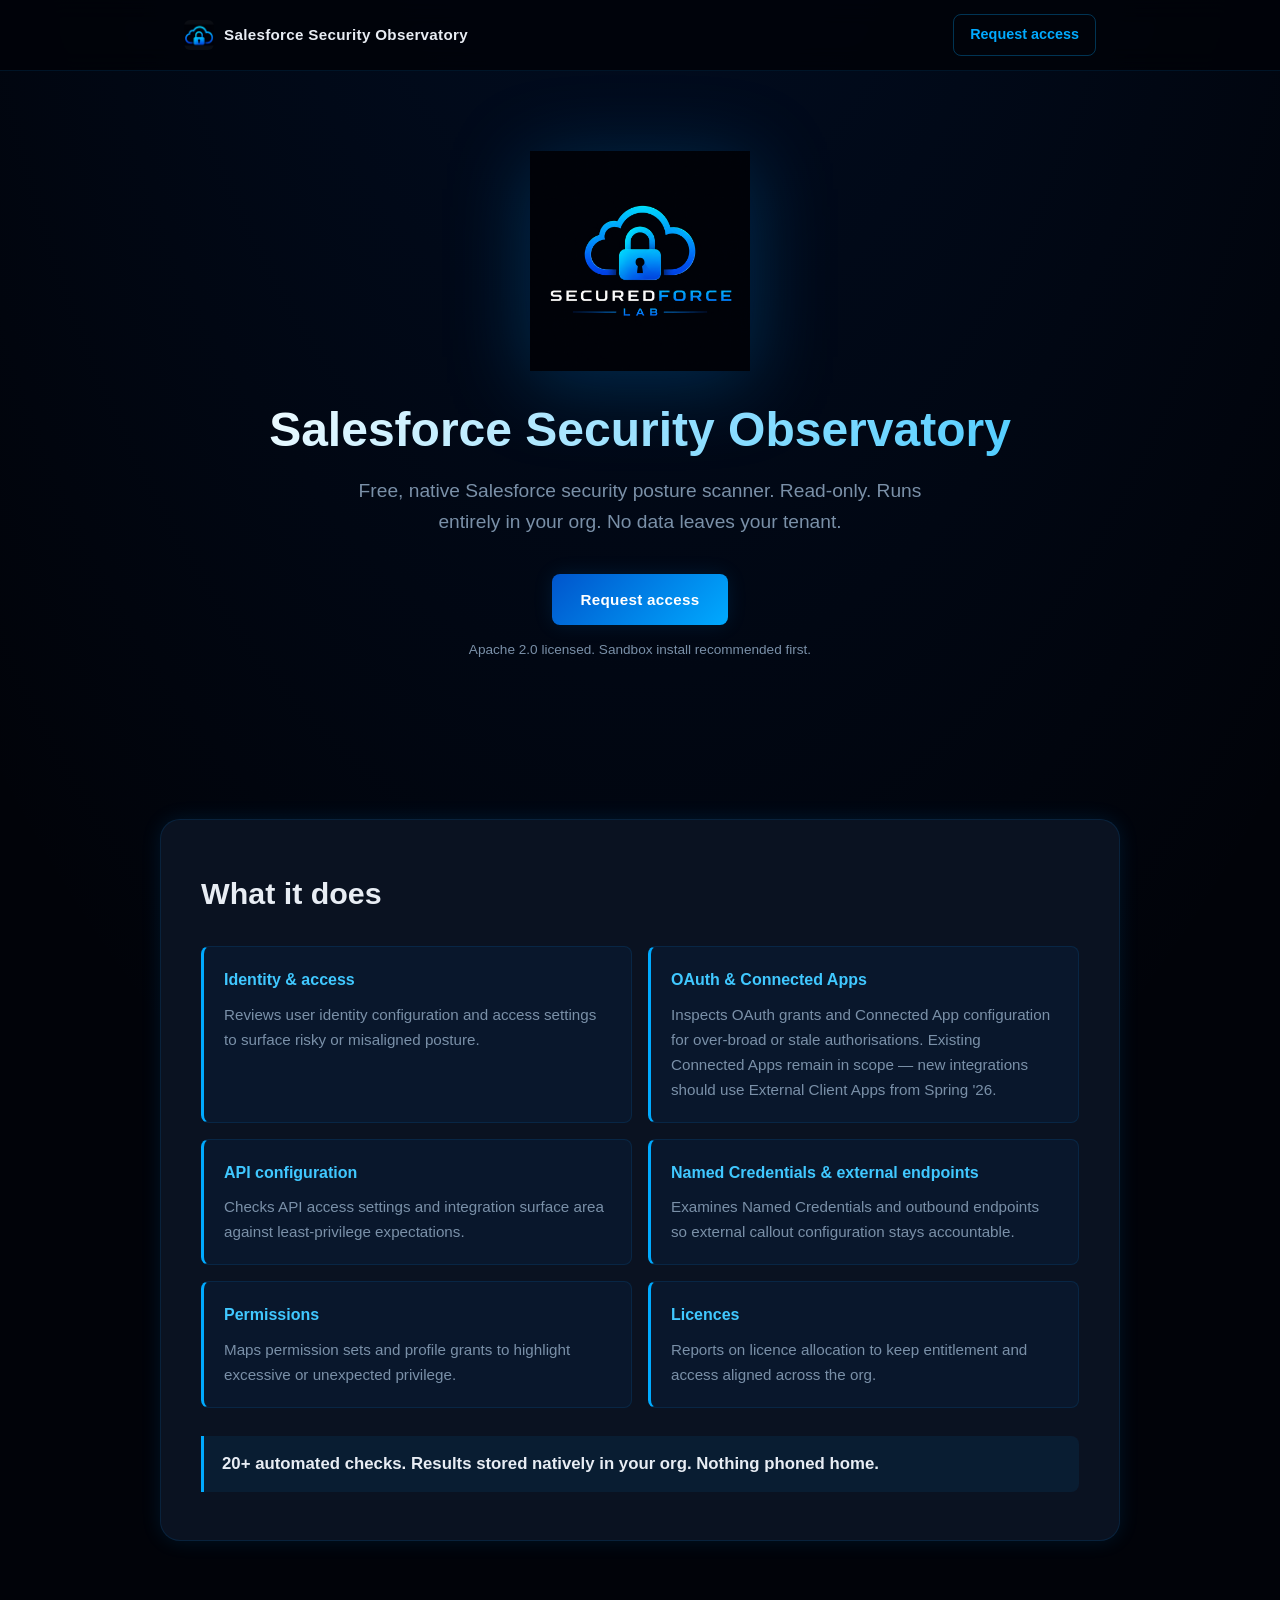
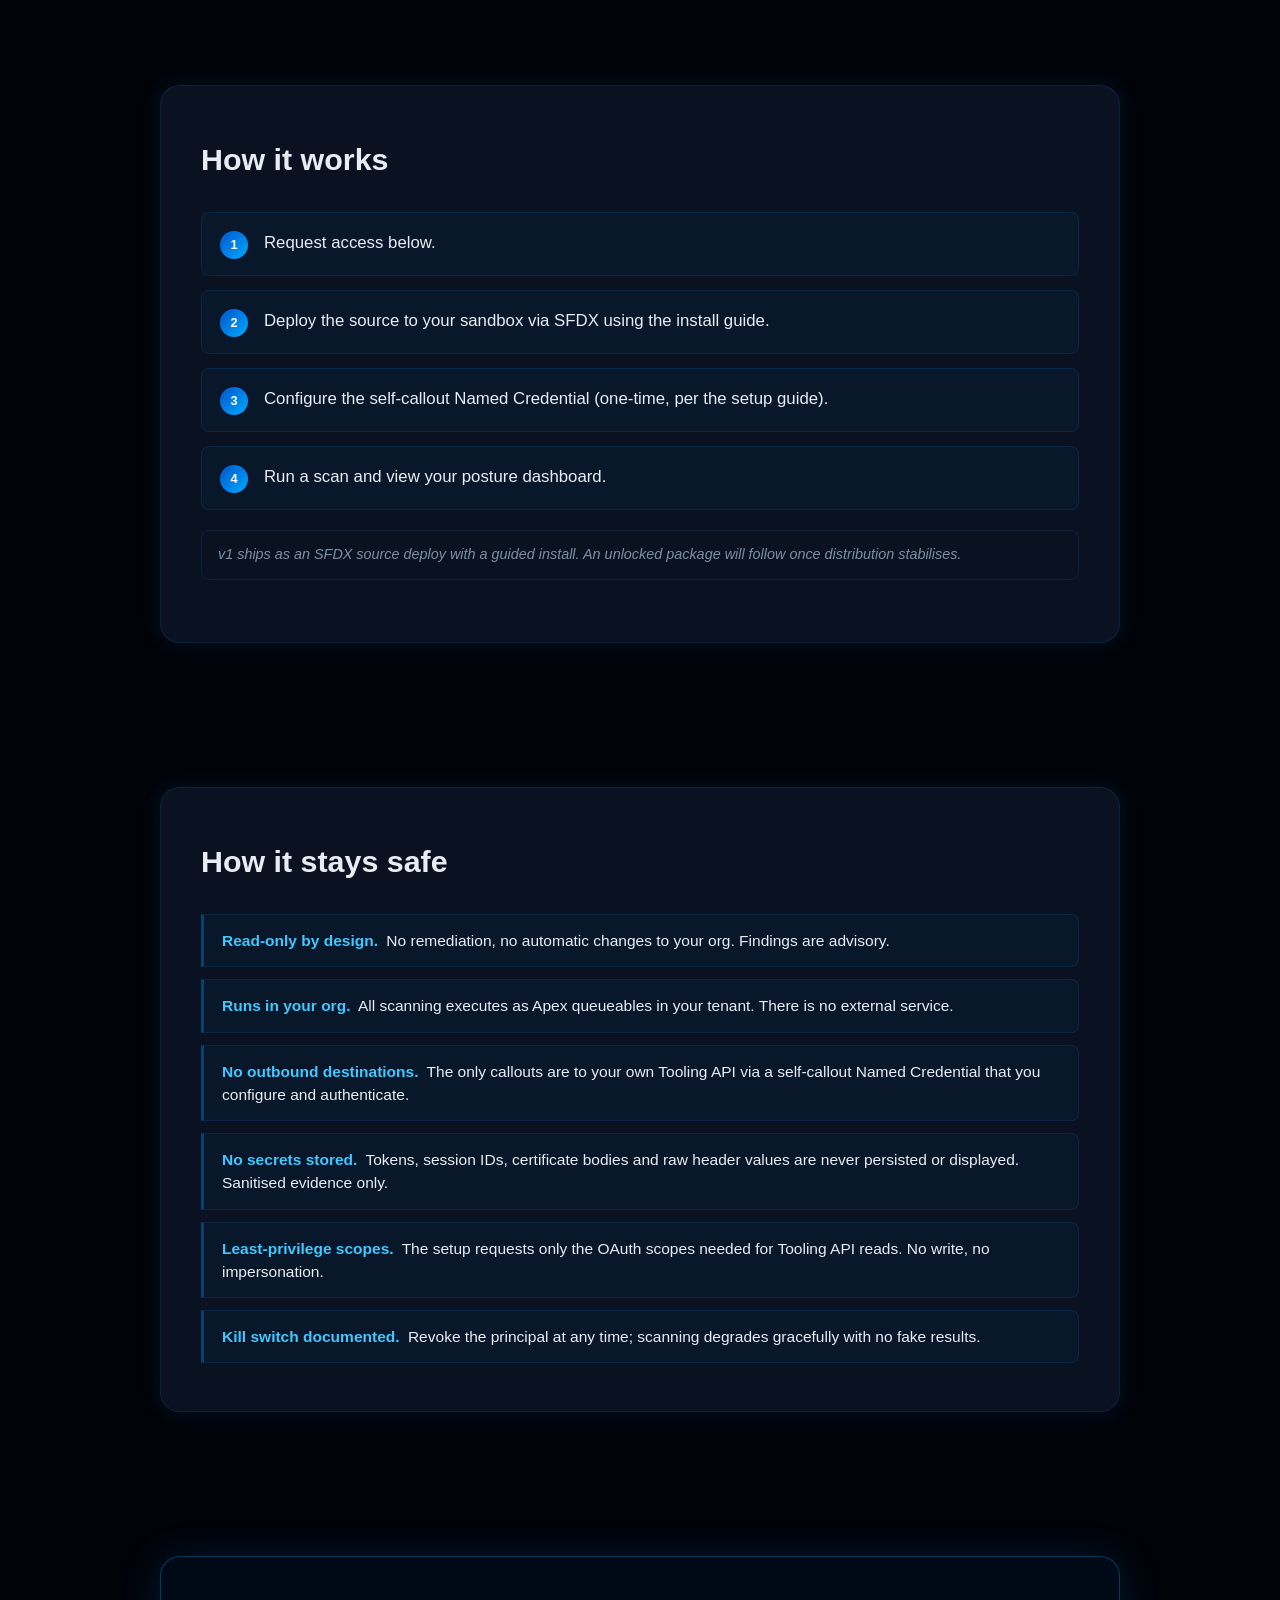
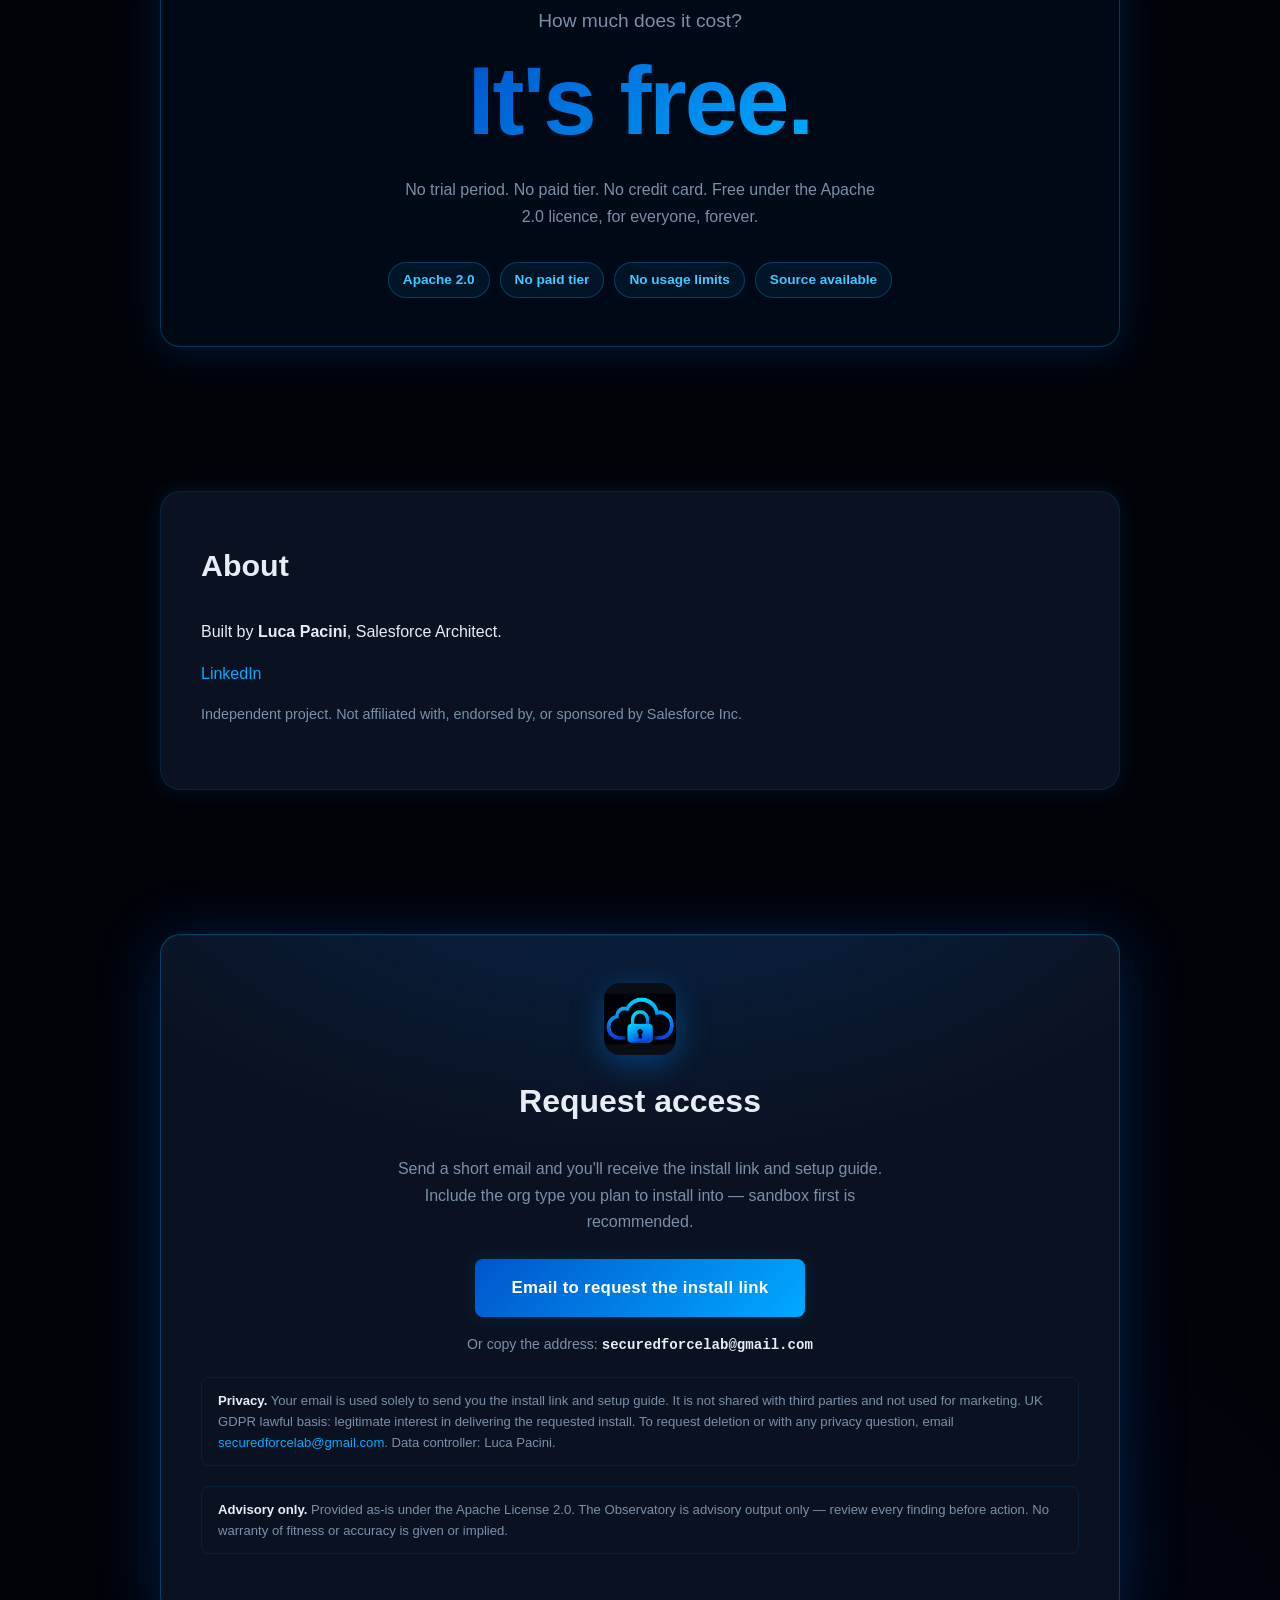
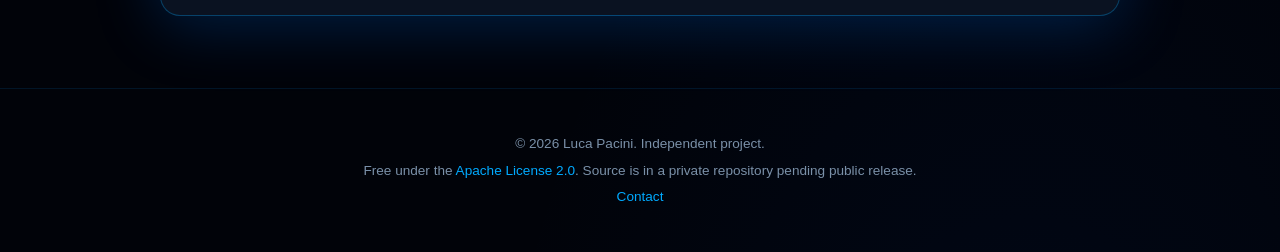
==== index.html @ be0bc853 "Landing page: add 'How much does it cost? It's free.' section; update steps styling" ====
<!DOCTYPE html>
<html lang="en-GB">
<head>
  <meta charset="utf-8">
  <meta name="viewport" content="width=device-width, initial-scale=1">
  <title>Salesforce Security Observatory — Free Native Posture Scanner</title>
  <meta name="description" content="Free, native Salesforce security posture scanner. Read-only. Runs in your org. No data leaves your tenant. Built by a Salesforce Architect.">
  <meta name="author" content="Luca Pacini">
  <link rel="canonical" href="https://luca-pacini.github.io/sf-security-observatory/">
  <link rel="icon" type="image/png" href="favicon.png">
  <link rel="apple-touch-icon" href="logo-mark.png">

  <!-- Open Graph / link previews on LinkedIn, Slack, email -->
  <meta property="og:type" content="website">
  <meta property="og:title" content="Salesforce Security Observatory">
  <meta property="og:description" content="Free, native Salesforce security posture scanner. Read-only. Runs in your org. No data leaves your tenant.">
  <meta property="og:url" content="https://luca-pacini.github.io/sf-security-observatory/">
  <meta property="og:image" content="https://luca-pacini.github.io/sf-security-observatory/og-image.png">
  <meta property="og:locale" content="en_GB">
  <meta name="twitter:card" content="summary_large_image">
  <meta name="twitter:title" content="Salesforce Security Observatory">
  <meta name="twitter:description" content="Free, native Salesforce security posture scanner. Read-only. Runs in your org.">
  <meta name="twitter:image" content="https://luca-pacini.github.io/sf-security-observatory/og-image.png">

  <link rel="stylesheet" href="styles.css">
</head>
<body>
  <header class="site-header">
    <div class="container header-inner">
      <span class="brand"><img class="brand-logo" src="logo-mark.png" alt="SecuredForce Lab" width="32" height="32"> Salesforce Security Observatory</span>
      <a class="nav-cta" href="#request">Request access</a>
    </div>
  </header>

  <main>
    <!-- Hero -->
    <section class="hero">
      <div class="container">
        <img class="hero-logo" src="logo.png" alt="SecuredForce Lab — Salesforce Security Observatory" width="280">
        <h1>Salesforce Security Observatory</h1>
        <p class="strapline">Free, native Salesforce security posture scanner. Read-only. Runs entirely in your org. No data leaves your tenant.</p>
        <a class="btn btn-primary" href="#request">Request access</a>
        <p class="hero-sub">Apache 2.0 licensed. Sandbox install recommended first.</p>
      </div>
    </section>

    <!-- What it does -->
    <section class="section" id="what-it-does">
      <div class="container">
        <h2>What it does</h2>
        <ul class="feature-list">
          <li>
            <h3>Identity &amp; access</h3>
            <p>Reviews user identity configuration and access settings to surface risky or misaligned posture.</p>
          </li>
          <li>
            <h3>OAuth &amp; Connected Apps</h3>
            <p>Inspects OAuth grants and Connected App configuration for over-broad or stale authorisations. Existing Connected Apps remain in scope — new integrations should use External Client Apps from Spring '26.</p>
          </li>
          <li>
            <h3>API configuration</h3>
            <p>Checks API access settings and integration surface area against least-privilege expectations.</p>
          </li>
          <li>
            <h3>Named Credentials &amp; external endpoints</h3>
            <p>Examines Named Credentials and outbound endpoints so external callout configuration stays accountable.</p>
          </li>
          <li>
            <h3>Permissions</h3>
            <p>Maps permission sets and profile grants to highlight excessive or unexpected privilege.</p>
          </li>
          <li>
            <h3>Licences</h3>
            <p>Reports on licence allocation to keep entitlement and access aligned across the org.</p>
          </li>
        </ul>
        <p class="highlight">20+ automated checks. Results stored natively in your org. Nothing phoned home.</p>
      </div>
    </section>

    <!-- How it works -->
    <section class="section section-alt" id="how-it-works">
      <div class="container">
        <h2>How it works</h2>
        <ol class="steps">
          <li>Request access below.</li>
          <li>Deploy the source to your sandbox via SFDX using the install guide.</li>
          <li>Configure the self-callout Named Credential (one-time, per the setup guide).</li>
          <li>Run a scan and view your posture dashboard.</li>
        </ol>
        <p class="note">v1 ships as an SFDX source deploy with a guided install. An unlocked package will follow once distribution stabilises.</p>
      </div>
    </section>

    <!-- How it stays safe -->
    <section class="section" id="how-it-stays-safe">
      <div class="container">
        <h2>How it stays safe</h2>
        <ul class="proof-list">
          <li><strong>Read-only by design.</strong> No remediation, no automatic changes to your org. Findings are advisory.</li>
          <li><strong>Runs in your org.</strong> All scanning executes as Apex queueables in your tenant. There is no external service.</li>
          <li><strong>No outbound destinations.</strong> The only callouts are to your own Tooling API via a self-callout Named Credential that you configure and authenticate.</li>
          <li><strong>No secrets stored.</strong> Tokens, session IDs, certificate bodies and raw header values are never persisted or displayed. Sanitised evidence only.</li>
          <li><strong>Least-privilege scopes.</strong> The setup requests only the OAuth scopes needed for Tooling API reads. No write, no impersonation.</li>
          <li><strong>Kill switch documented.</strong> Revoke the principal at any time; scanning degrades gracefully with no fake results.</li>
        </ul>
      </div>
    </section>

    <!-- Pricing -->
    <section class="section section-price" id="pricing">
      <div class="container">
        <div class="price-block">
          <p class="price-question">How much does it cost?</p>
          <span class="price-answer">It's free.</span>
          <p class="price-detail">No trial period. No paid tier. No credit card. Free under the Apache 2.0 licence, for everyone, forever.</p>
          <div class="price-badges">
            <span class="badge">Apache 2.0</span>
            <span class="badge">No paid tier</span>
            <span class="badge">No usage limits</span>
            <span class="badge">Source available</span>
          </div>
        </div>
      </div>
    </section>

    <!-- About -->
    <section class="section section-alt" id="about">
      <div class="container">
        <h2>About</h2>
        <p>Built by <strong>Luca Pacini</strong>, Salesforce Architect.</p>
        <p><a class="link" id="linkedin-link" href="https://www.linkedin.com/in/lpacini" target="_blank" rel="noopener">LinkedIn</a></p>
        <p class="disclaimer">Independent project. Not affiliated with, endorsed by, or sponsored by Salesforce Inc.</p>
      </div>
    </section>

    <!-- Lead capture form -->
    <!-- Lead capture: email CTA -->
    <section class="section request-section" id="request">
      <div class="container">
        <div class="request-card">
          <img class="request-mark" src="logo-mark.png" alt="SecuredForce Lab" width="64" height="64">
          <h2>Request access</h2>
          <p class="form-guidance">Send a short email and you'll receive the install link and setup guide. Include the org type you plan to install into — sandbox first is recommended.</p>
          <p class="email-cta">
            <a class="btn btn-primary btn-lg"
               href="mailto:securedforcelab@gmail.com?subject=Security%20Observatory%20-%20install%20link%20request&body=Hi%20Luca%2C%0A%0AI'd%20like%20to%20try%20the%20Salesforce%20Security%20Observatory.%0A%0AName%3A%20%0AOrg%20type%20(sandbox%20%2F%20developer%20%2F%20production)%3A%20%0A%0AThanks">
              Email to request the install link
            </a>
          </p>
          <p class="email-fallback">
            Or copy the address: <strong>securedforcelab@gmail.com</strong>
          </p>
        </div>
        <p class="privacy-notice">
          <strong>Privacy.</strong> Your email is used solely to send you the install link and setup guide. It is not shared with third parties and not used for marketing. UK GDPR lawful basis: legitimate interest in delivering the requested install. To request deletion or with any privacy question, email <a class="link" id="privacy-email" href="mailto:securedforcelab@gmail.com">securedforcelab@gmail.com</a>. Data controller: Luca Pacini.
        </p>
        <p class="advisory-notice">
          <strong>Advisory only.</strong> Provided as-is under the Apache License 2.0. The Observatory is advisory output only — review every finding before action. No warranty of fitness or accuracy is given or implied.
        </p>
      </div>
    </section>
  </main>

  <footer class="site-footer">
    <div class="container">
      <p>&copy; 2026 Luca Pacini. Independent project.</p>
      <p>Free under the <a class="link" href="https://www.apache.org/licenses/LICENSE-2.0" rel="noopener">Apache License 2.0</a>. Source is in a private repository pending public release.</p>
      <p><a class="link" id="contact-email" href="mailto:securedforcelab@gmail.com">Contact</a></p>
    </div>
  </footer>
</body>
</html>
---- styles.css ----
/* Salesforce Security Observatory — landing page styles
   Dark-navy aesthetic matched to the SecuredForce Lab logo background.
   System fonts only. No external assets. */

/* ─── Design tokens ──────────────────────────────────────────────────────── */
:root {
  --bg:           #010309;   /* exact logo background colour */
  --bg-mid:       #060c16;   /* card backgrounds: slightly lifted */
  --bg-card:      #0a1221;   /* deeper card fill */
  --border:       rgba(0, 150, 255, 0.12);
  --border-glow:  rgba(0, 170, 255, 0.30);
  --text:         #e8edf4;
  --text-muted:   #7a90a8;
  --accent:       #00aaff;
  --accent-hi:    #40c8ff;
  --accent-hover: #0090dd;
  --gradient:     linear-gradient(135deg, #0055cc 0%, #00aaff 100%);
  --glow-sm:      0 0 20px rgba(0, 160, 255, 0.12);
  --glow-md:      0 4px 40px rgba(0, 140, 255, 0.18);
  --glow-lg:      0 8px 64px rgba(0, 120, 255, 0.25);
  --radius-sm:    8px;
  --radius-md:    14px;
  --radius-lg:    20px;
  --max-width:    960px;
}

/* ─── Reset ──────────────────────────────────────────────────────────────── */
*, *::before, *::after { box-sizing: border-box; }
html  { scroll-behavior: smooth; }
body  {
  margin: 0;
  background-color: var(--bg);
  /* subtle radial highlight so the page isn't completely flat */
  background-image:
    radial-gradient(ellipse 120% 60% at 50% -10%, rgba(0, 80, 200, 0.15) 0%, transparent 60%),
    radial-gradient(ellipse 80% 40% at 80% 110%,  rgba(0, 60, 180, 0.10) 0%, transparent 55%);
  color: var(--text);
  font-family: -apple-system, BlinkMacSystemFont, "Segoe UI", Roboto, Helvetica, Arial, sans-serif;
  line-height: 1.65;
  font-size: 16px;
}

.container {
  width: 100%;
  max-width: var(--max-width);
  margin: 0 auto;
  padding: 0 24px;
}

/* ─── Header ─────────────────────────────────────────────────────────────── */
.site-header {
  position: sticky;
  top: 0;
  z-index: 20;
  background: rgba(1, 3, 9, 0.85);
  backdrop-filter: blur(12px);
  -webkit-backdrop-filter: blur(12px);
  border-bottom: 1px solid var(--border);
}

.header-inner {
  display: flex;
  align-items: center;
  justify-content: space-between;
  gap: 16px;
  padding: 14px 24px;
}

.brand {
  display: flex;
  align-items: center;
  gap: 10px;
  font-weight: 700;
  font-size: 0.95rem;
  letter-spacing: 0.3px;
}

.brand-logo {
  width: 30px;
  height: 30px;
  border-radius: 6px;
  flex-shrink: 0;
}

.nav-cta {
  color: var(--accent);
  text-decoration: none;
  font-weight: 600;
  font-size: 0.9rem;
  border: 1px solid var(--border-glow);
  padding: 8px 16px;
  border-radius: var(--radius-sm);
  white-space: nowrap;
  transition: background 0.15s, color 0.15s;
}
.nav-cta:hover {
  background: var(--accent);
  color: #fff;
  border-color: var(--accent);
}

/* ─── Hero ───────────────────────────────────────────────────────────────── */
.hero {
  padding: 80px 0 72px;
  text-align: center;
}

.hero-logo {
  display: block;
  width: 220px;
  height: auto;
  margin: 0 auto 32px;
  filter: drop-shadow(0 12px 40px rgba(0, 150, 255, 0.25));
}

.hero h1 {
  font-size: clamp(2rem, 5vw, 3rem);
  line-height: 1.12;
  margin: 0 0 18px;
  background: linear-gradient(135deg, #ffffff 0%, var(--accent-hi) 100%);
  -webkit-background-clip: text;
  -webkit-text-fill-color: transparent;
  background-clip: text;
}

.strapline {
  font-size: clamp(1rem, 2.5vw, 1.2rem);
  color: var(--text-muted);
  max-width: 600px;
  margin: 0 auto 36px;
}

.hero-sub {
  font-size: 0.85rem;
  color: var(--text-muted);
  margin-top: 14px;
}

/* ─── Buttons ─────────────────────────────────────────────────────────────── */
.btn {
  display: inline-block;
  font-family: inherit;
  font-weight: 700;
  font-size: 0.95rem;
  padding: 13px 28px;
  border-radius: var(--radius-sm);
  border: none;
  cursor: pointer;
  text-decoration: none;
  letter-spacing: 0.3px;
  transition: opacity 0.15s, box-shadow 0.15s;
}

.btn-primary {
  background: var(--gradient);
  color: #fff;
  box-shadow: var(--glow-sm);
}
.btn-primary:hover {
  opacity: 0.88;
  box-shadow: var(--glow-md);
}

.btn-lg {
  font-size: 1.05rem;
  padding: 15px 36px;
}

/* ─── Sections — pop-out card approach ───────────────────────────────────── */
.section {
  padding: 72px 0;
}

/* Each section content sits in a raised card */
.section > .container {
  background: var(--bg-card);
  border: 1px solid var(--border);
  border-radius: var(--radius-lg);
  padding: 48px 40px;
  box-shadow: var(--glow-sm);
  transition: box-shadow 0.25s;
}
.section > .container:hover {
  box-shadow: var(--glow-md);
}

.section h2 {
  font-size: clamp(1.4rem, 3vw, 1.9rem);
  margin: 0 0 28px;
  color: var(--text);
}

/* ─── Feature cards ──────────────────────────────────────────────────────── */
.feature-list {
  list-style: none;
  padding: 0;
  margin: 0 0 28px;
  display: grid;
  grid-template-columns: repeat(2, 1fr);
  gap: 16px;
}

.feature-list li {
  background: rgba(0, 120, 220, 0.06);
  border: 1px solid var(--border);
  border-left: 3px solid var(--accent);
  border-radius: var(--radius-sm);
  padding: 20px;
  transition: background 0.2s, border-color 0.2s;
}
.feature-list li:hover {
  background: rgba(0, 150, 255, 0.10);
  border-color: var(--border-glow);
}

.feature-list h3 {
  margin: 0 0 8px;
  font-size: 1rem;
  color: var(--accent-hi);
}

.feature-list p {
  margin: 0;
  color: var(--text-muted);
  font-size: 0.95rem;
}

.highlight {
  font-size: 1.05rem;
  font-weight: 600;
  padding: 14px 18px;
  background: rgba(0, 150, 255, 0.08);
  border-left: 3px solid var(--accent);
  border-radius: 0 var(--radius-sm) var(--radius-sm) 0;
  margin: 0;
}

/* ─── Steps ──────────────────────────────────────────────────────────────── */
.steps {
  list-style: none;
  padding: 0;
  margin: 0;
  counter-reset: steps;
  display: grid;
  gap: 14px;
}

.steps li {
  counter-increment: steps;
  display: flex;
  align-items: flex-start;
  gap: 16px;
  font-size: 1.05rem;
  padding: 16px 18px;
  background: rgba(0, 120, 220, 0.05);
  border: 1px solid var(--border);
  border-radius: var(--radius-sm);
}

.steps li::before {
  content: counter(steps);
  display: flex;
  align-items: center;
  justify-content: center;
  min-width: 28px;
  height: 28px;
  background: var(--gradient);
  border-radius: 50%;
  font-size: 0.8rem;
  font-weight: 800;
  color: #fff;
  flex-shrink: 0;
  margin-top: 2px;
}

.note {
  font-size: 0.9rem;
  color: var(--text-muted);
  margin-top: 20px;
  padding: 12px 16px;
  border: 1px solid var(--border);
  border-radius: var(--radius-sm);
  font-style: italic;
}

/* ─── Proof list ─────────────────────────────────────────────────────────── */
.proof-list {
  list-style: none;
  padding: 0;
  margin: 0;
  display: grid;
  gap: 12px;
}

.proof-list li {
  padding: 14px 18px;
  background: rgba(0, 120, 220, 0.05);
  border: 1px solid var(--border);
  border-left: 3px solid var(--border-glow);
  border-radius: 0 var(--radius-sm) var(--radius-sm) 0;
  line-height: 1.5;
  font-size: 0.97rem;
}

.proof-list strong {
  color: var(--accent-hi);
  margin-right: 4px;
}

/* ─── Pricing section ────────────────────────────────────────────────────── */
.section-price > .container {
  background: rgba(0, 100, 200, 0.07);
  border-color: var(--border-glow);
  text-align: center;
  box-shadow: var(--glow-md);
}

.price-block {
  display: flex;
  flex-direction: column;
  align-items: center;
  gap: 8px;
}

.price-question {
  font-size: clamp(1rem, 2.5vw, 1.2rem);
  color: var(--text-muted);
  font-weight: 500;
  margin: 0;
}

.price-answer {
  font-size: clamp(3.5rem, 10vw, 6rem);
  font-weight: 900;
  line-height: 1;
  background: var(--gradient);
  -webkit-background-clip: text;
  -webkit-text-fill-color: transparent;
  background-clip: text;
  margin: 8px 0;
  letter-spacing: -2px;
}

.price-detail {
  color: var(--text-muted);
  font-size: 1rem;
  max-width: 480px;
  margin: 12px auto 0;
}

.price-badges {
  display: flex;
  flex-wrap: wrap;
  justify-content: center;
  gap: 10px;
  margin-top: 24px;
}

.badge {
  display: inline-flex;
  align-items: center;
  gap: 6px;
  padding: 6px 14px;
  border: 1px solid var(--border-glow);
  border-radius: 999px;
  font-size: 0.85rem;
  font-weight: 600;
  color: var(--accent-hi);
  background: rgba(0, 150, 255, 0.08);
}

/* ─── Request card ───────────────────────────────────────────────────────── */
.request-section > .container {
  background:
    radial-gradient(ellipse 100% 80% at 50% -20%, rgba(0, 100, 220, 0.22), transparent 65%),
    var(--bg-card);
  border-color: var(--border-glow);
  box-shadow:
    var(--glow-lg),
    inset 0 1px 0 rgba(255, 255, 255, 0.04);
  text-align: center;
}

.request-card {
  max-width: 520px;
  margin: 0 auto;
}

.request-mark {
  display: block;
  width: 72px;
  height: 72px;
  margin: 0 auto 20px;
  border-radius: 16px;
  box-shadow: 0 8px 32px rgba(0, 130, 240, 0.40);
}

.request-card h2 {
  margin-top: 0;
  font-size: 2rem;
}

.form-guidance {
  color: var(--text-muted);
  margin: 0 0 8px;
}

.email-cta {
  margin-top: 24px;
}

.email-fallback {
  font-size: 0.88rem;
  color: var(--text-muted);
  margin-top: 12px;
}

.email-fallback strong {
  font-family: ui-monospace, "Cascadia Code", "Fira Code", monospace;
  color: var(--text);
}

/* ─── Privacy / advisory notices ────────────────────────────────────────── */
.privacy-notice,
.advisory-notice {
  font-size: 0.82rem;
  color: var(--text-muted);
  margin-top: 20px;
  line-height: 1.6;
  padding: 12px 16px;
  border: 1px solid var(--border);
  border-radius: var(--radius-sm);
  text-align: left;
}

.privacy-notice strong,
.advisory-notice strong {
  color: var(--text);
}

/* ─── About section ──────────────────────────────────────────────────────── */
.disclaimer {
  color: var(--text-muted);
  font-size: 0.9rem;
}

.link {
  color: var(--accent);
  text-decoration: none;
}
.link:hover { text-decoration: underline; }

/* ─── Footer ─────────────────────────────────────────────────────────────── */
.site-footer {
  padding: 40px 24px;
  text-align: center;
  color: var(--text-muted);
  font-size: 0.85rem;
  border-top: 1px solid var(--border);
}

.site-footer p { margin: 4px 0; }

/* ─── Responsive ─────────────────────────────────────────────────────────── */
@media (max-width: 680px) {
  .section > .container {
    padding: 32px 20px;
    border-radius: var(--radius-md);
  }
  .section { padding: 48px 0; }
  .feature-list { grid-template-columns: 1fr; }
  .hero { padding: 56px 0 48px; }
  .hero-logo { width: 160px; }
  .price-answer { letter-spacing: -1px; }
}
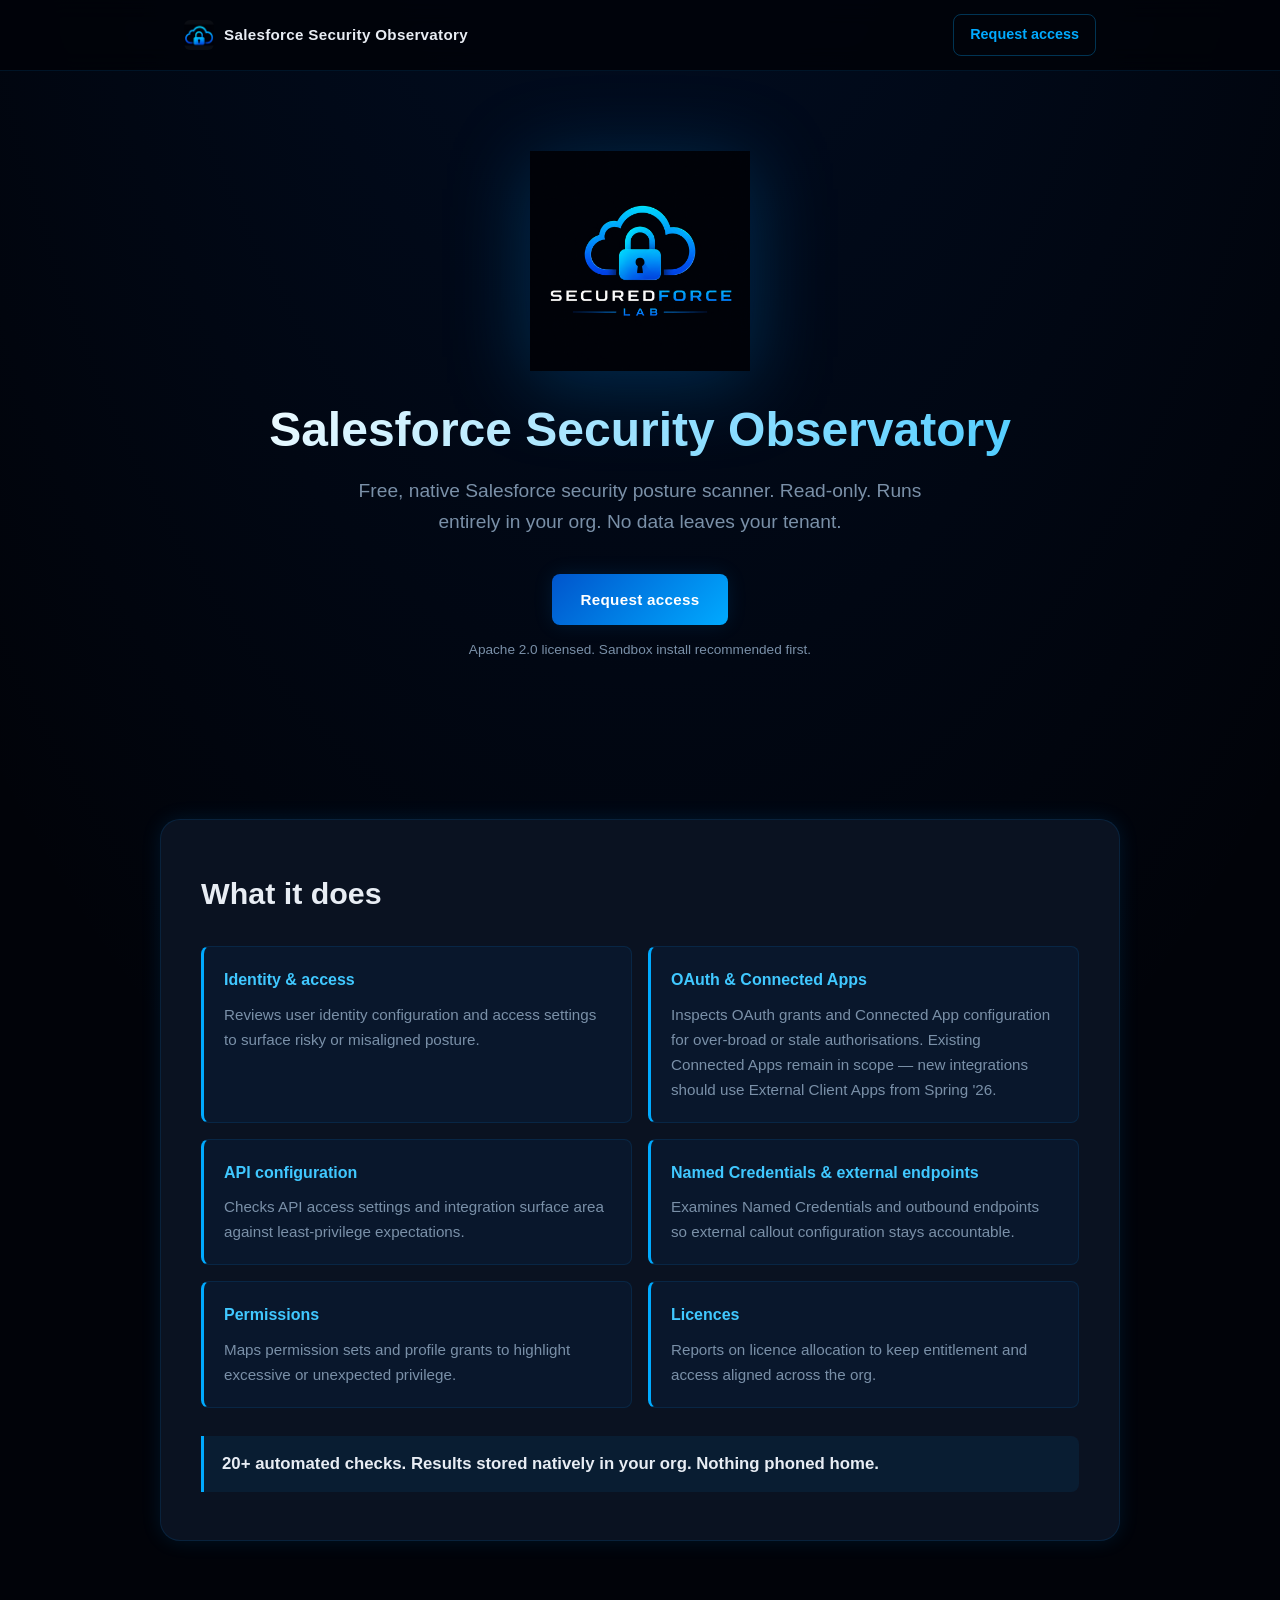
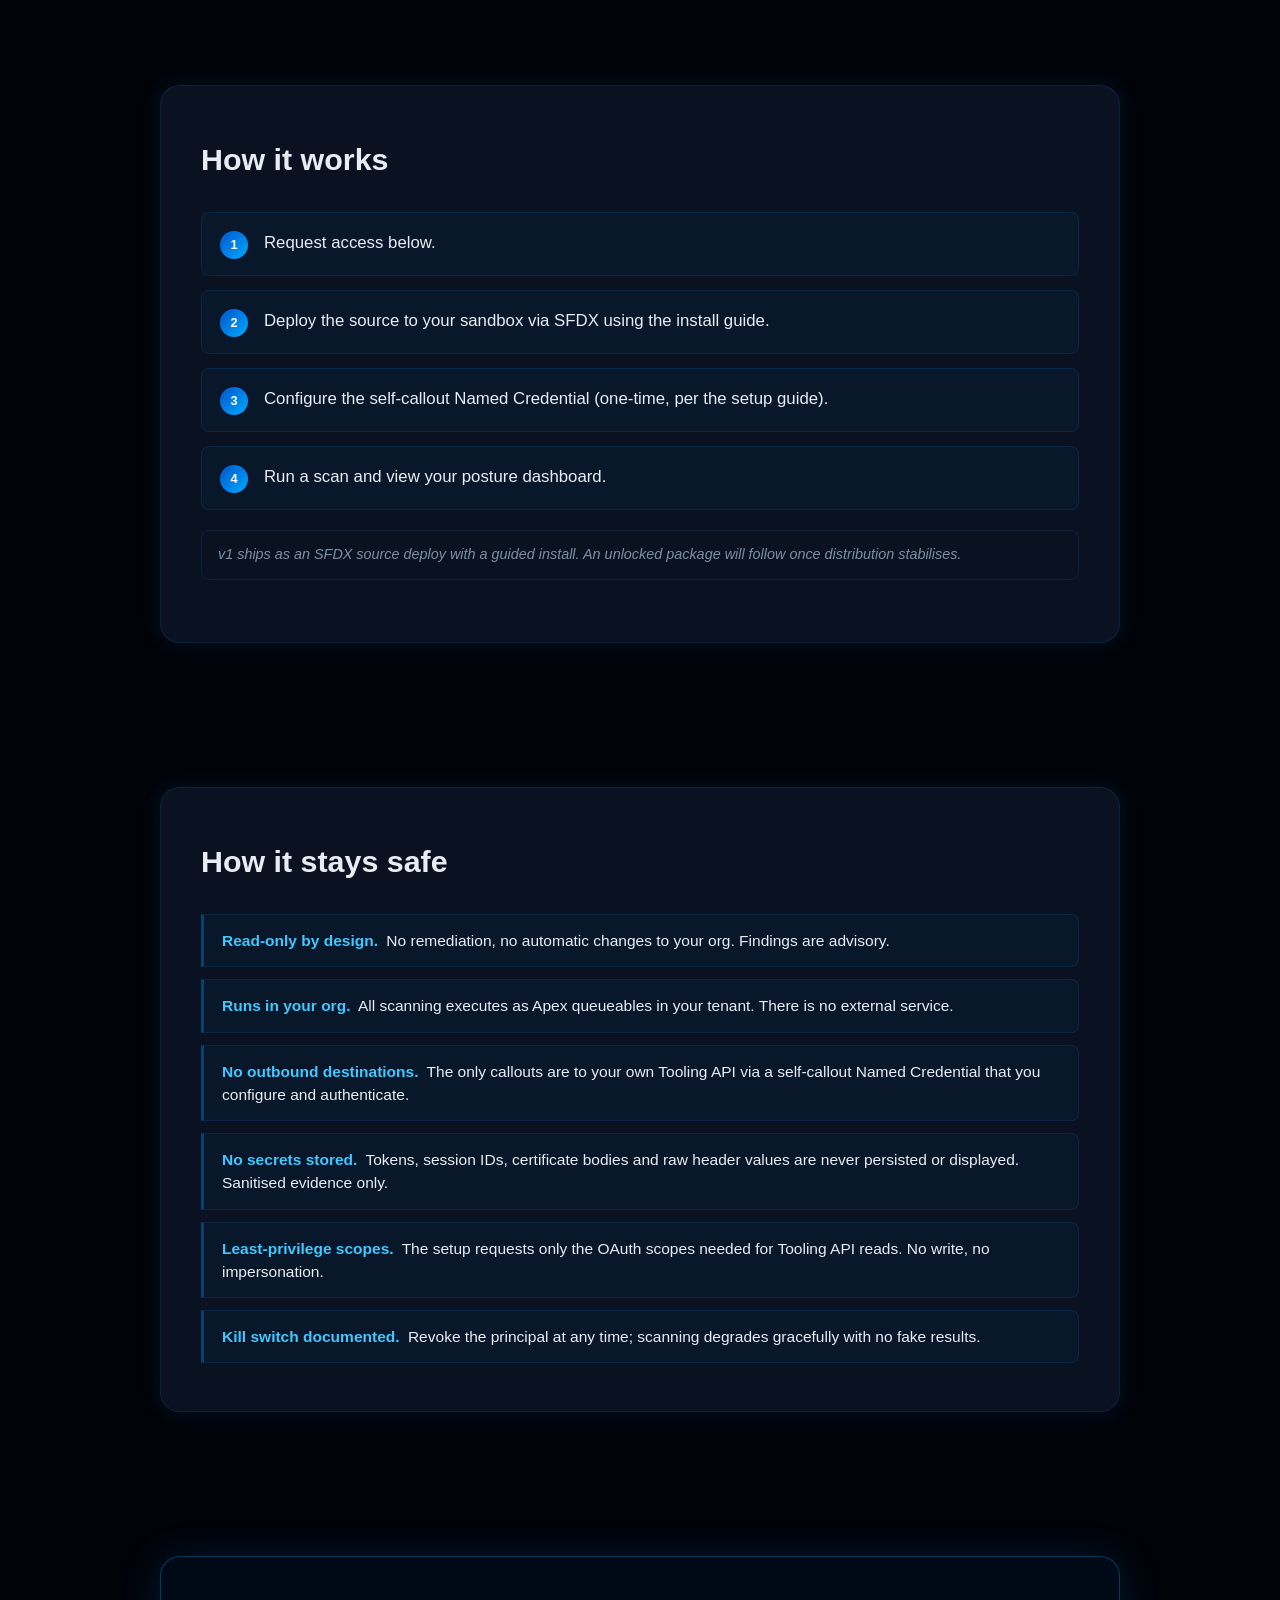
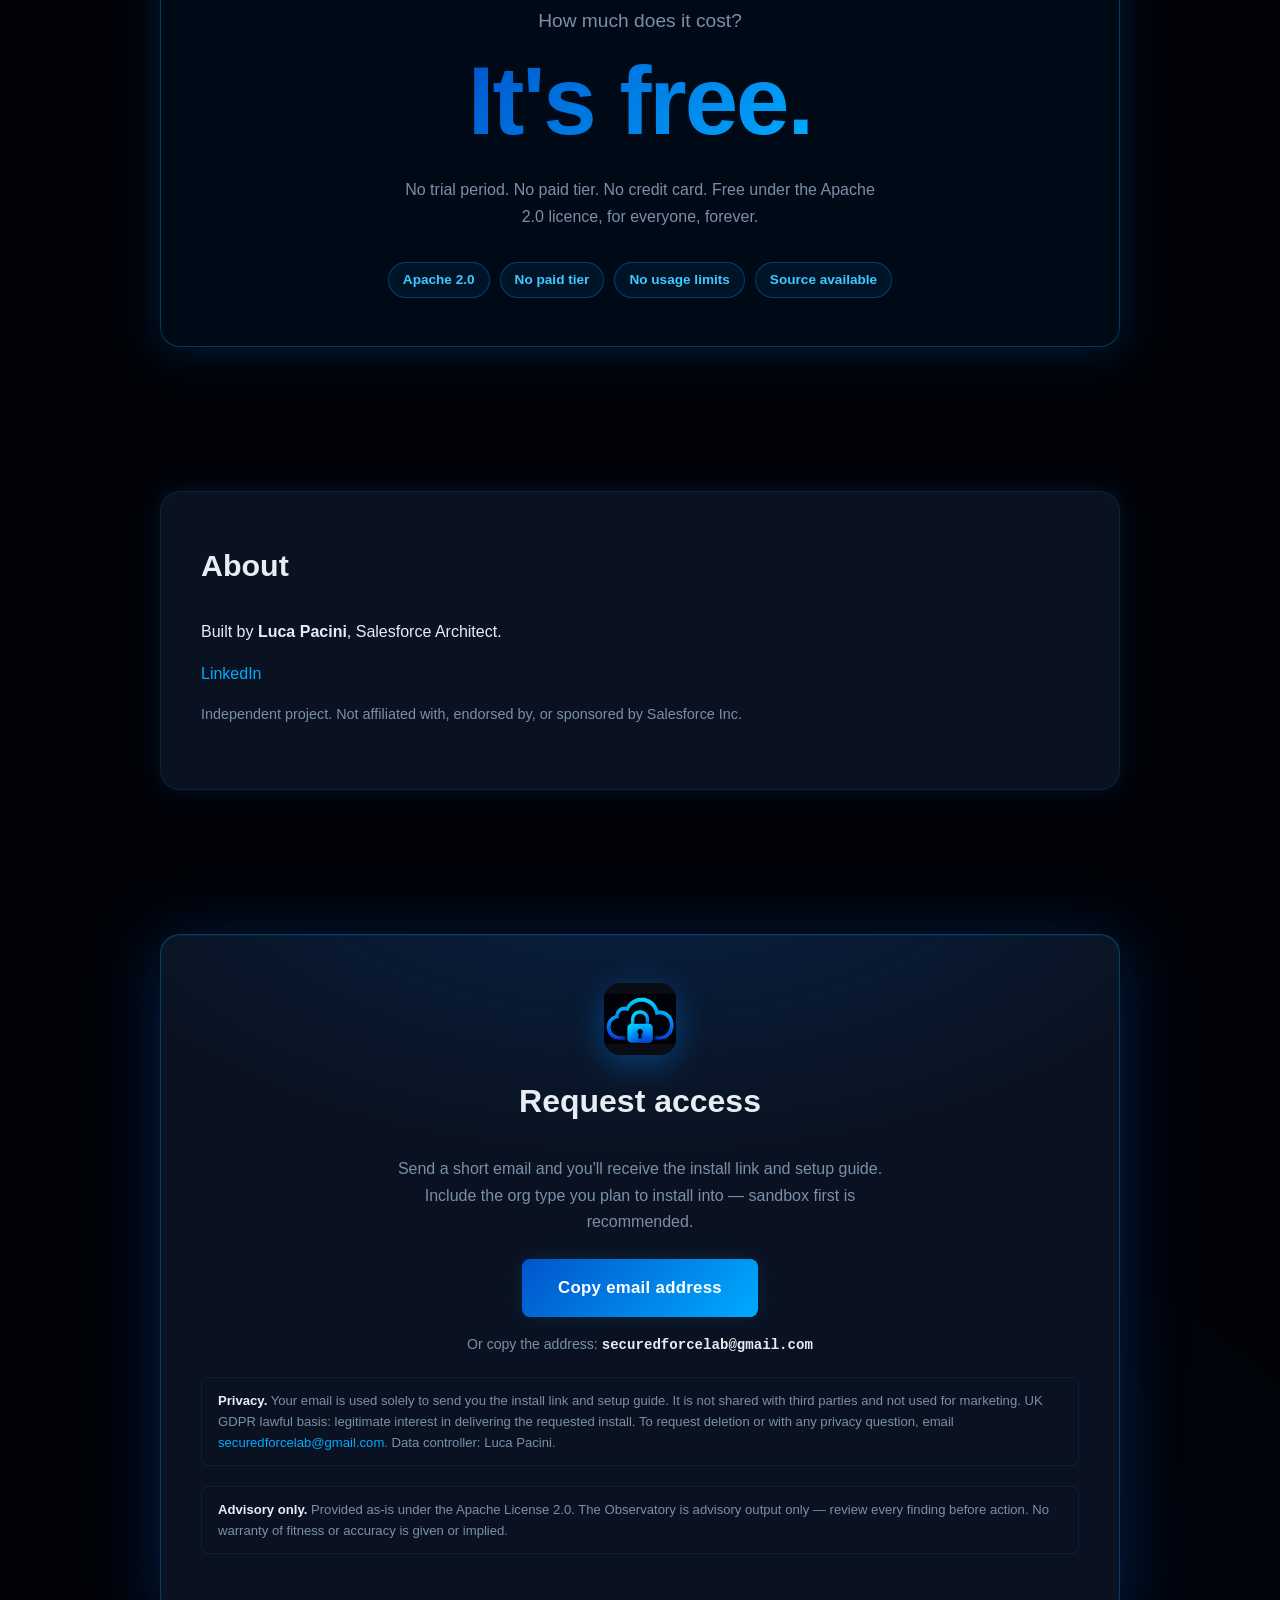
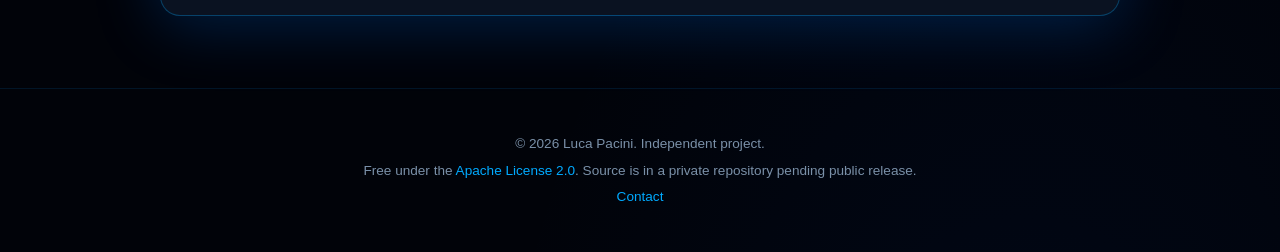
==== commit f113ed62: "Fix CTA for desktop: detect touch device, copy email to clipboard on PC" ====
--- a/index.html
+++ b/index.html
@@ -143,9 +143,9 @@
           <h2>Request access</h2>
           <p class="form-guidance">Send a short email and you'll receive the install link and setup guide. Include the org type you plan to install into — sandbox first is recommended.</p>
           <p class="email-cta">
-            <a class="btn btn-primary btn-lg"
+            <a id="request-btn" class="btn btn-primary btn-lg"
                href="mailto:securedforcelab@gmail.com?subject=Security%20Observatory%20-%20install%20link%20request&body=Hi%20Luca%2C%0A%0AI'd%20like%20to%20try%20the%20Salesforce%20Security%20Observatory.%0A%0AName%3A%20%0AOrg%20type%20(sandbox%20%2F%20developer%20%2F%20production)%3A%20%0A%0AThanks">
-              Email to request the install link
+              Request the install link
             </a>
           </p>
           <p class="email-fallback">
@@ -169,5 +169,38 @@
       <p><a class="link" id="contact-email" href="mailto:securedforcelab@gmail.com">Contact</a></p>
     </div>
   </footer>
+  <script>
+    (function () {
+      var btn = document.getElementById('request-btn');
+      if (!btn) return;
+
+      var isTouchDevice = ('ontouchstart' in window) || (navigator.maxTouchPoints > 0);
+
+      if (!isTouchDevice) {
+        // Desktop: no reliable mail client — copy email to clipboard instead
+        btn.textContent = 'Copy email address';
+        btn.addEventListener('click', function (e) {
+          e.preventDefault();
+          var email = 'securedforcelab@gmail.com';
+          if (navigator.clipboard && navigator.clipboard.writeText) {
+            navigator.clipboard.writeText(email).then(function () {
+              btn.textContent = '✓ Copied!';
+              btn.style.background = 'linear-gradient(135deg,#00994d,#00cc66)';
+              setTimeout(function () {
+                btn.textContent = 'Copy email address';
+                btn.style.background = '';
+              }, 2500);
+            }).catch(function () {
+              // clipboard blocked (e.g. iframe) — fall back to showing the address
+              btn.textContent = 'securedforcelab@gmail.com';
+            });
+          } else {
+            btn.textContent = 'securedforcelab@gmail.com';
+          }
+        });
+      }
+      // Touch devices: mailto: href fires naturally — no changes needed
+    })();
+  </script>
 </body>
 </html>
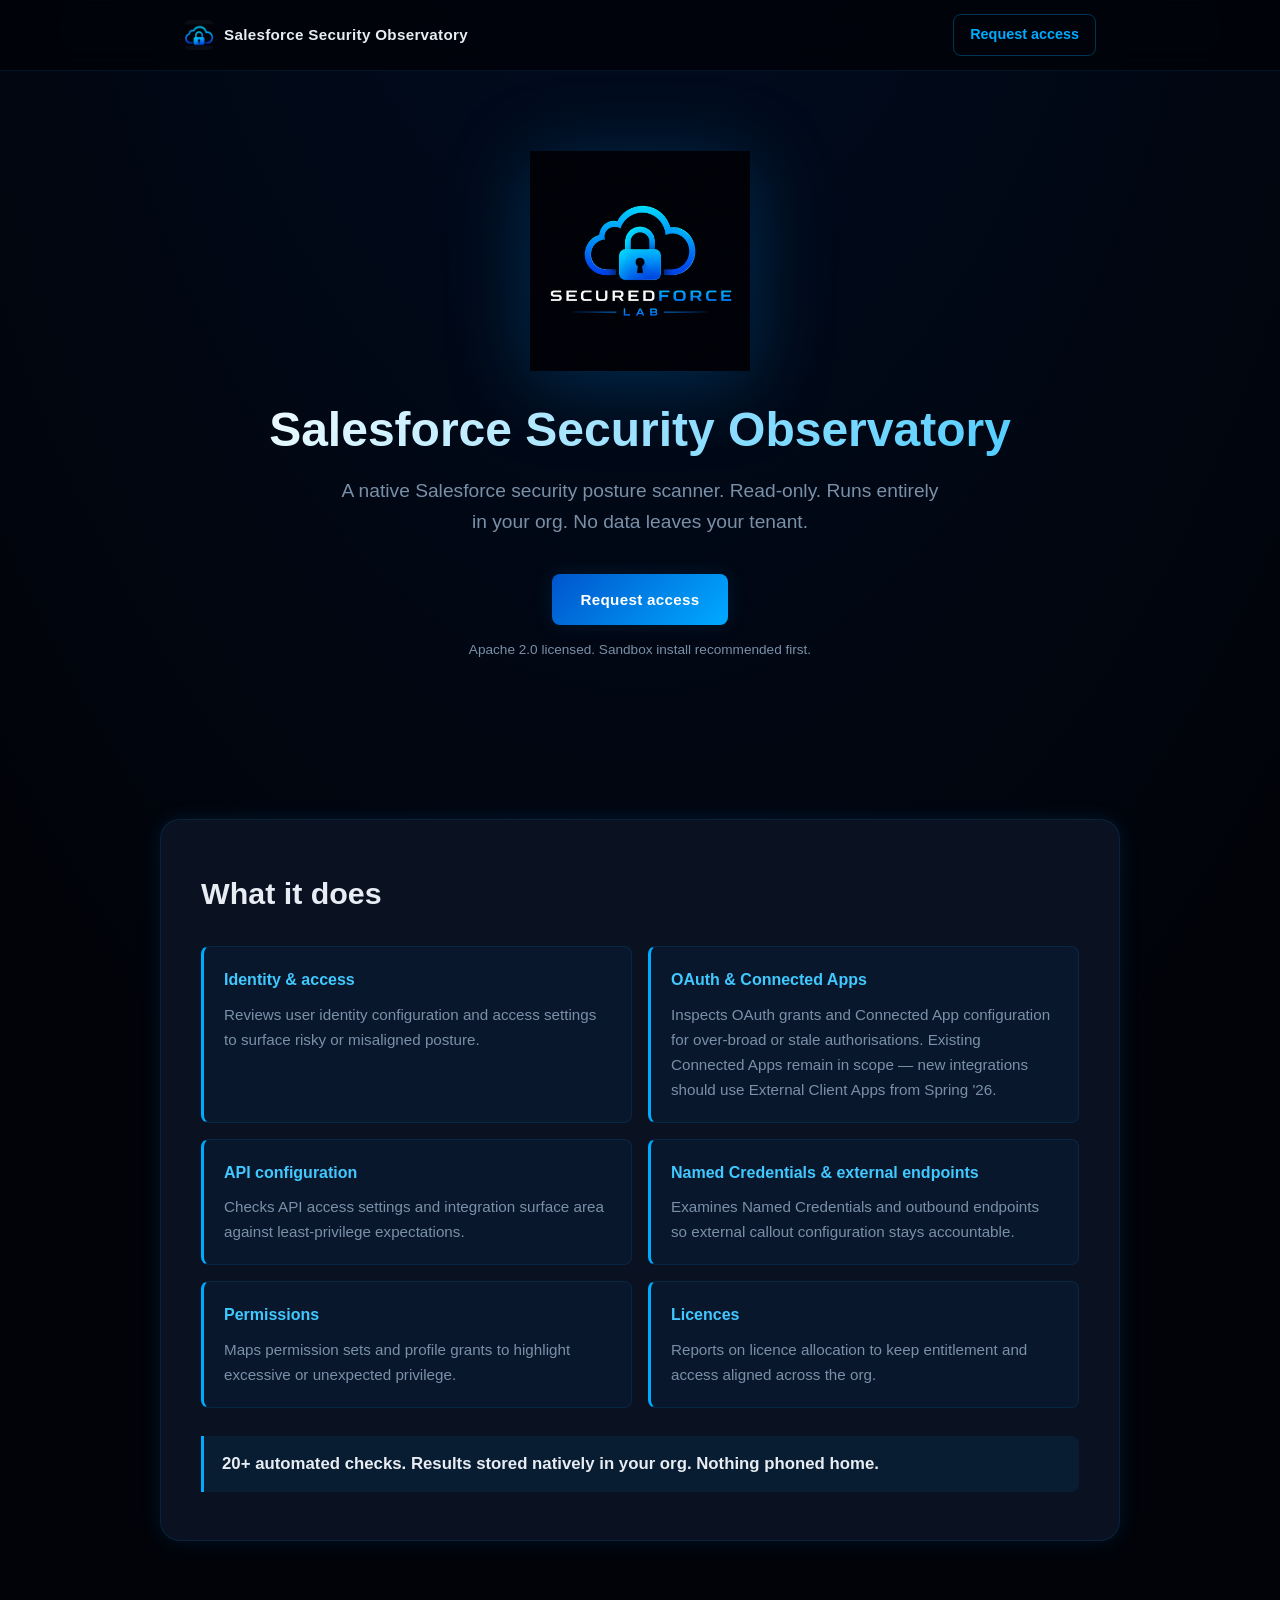
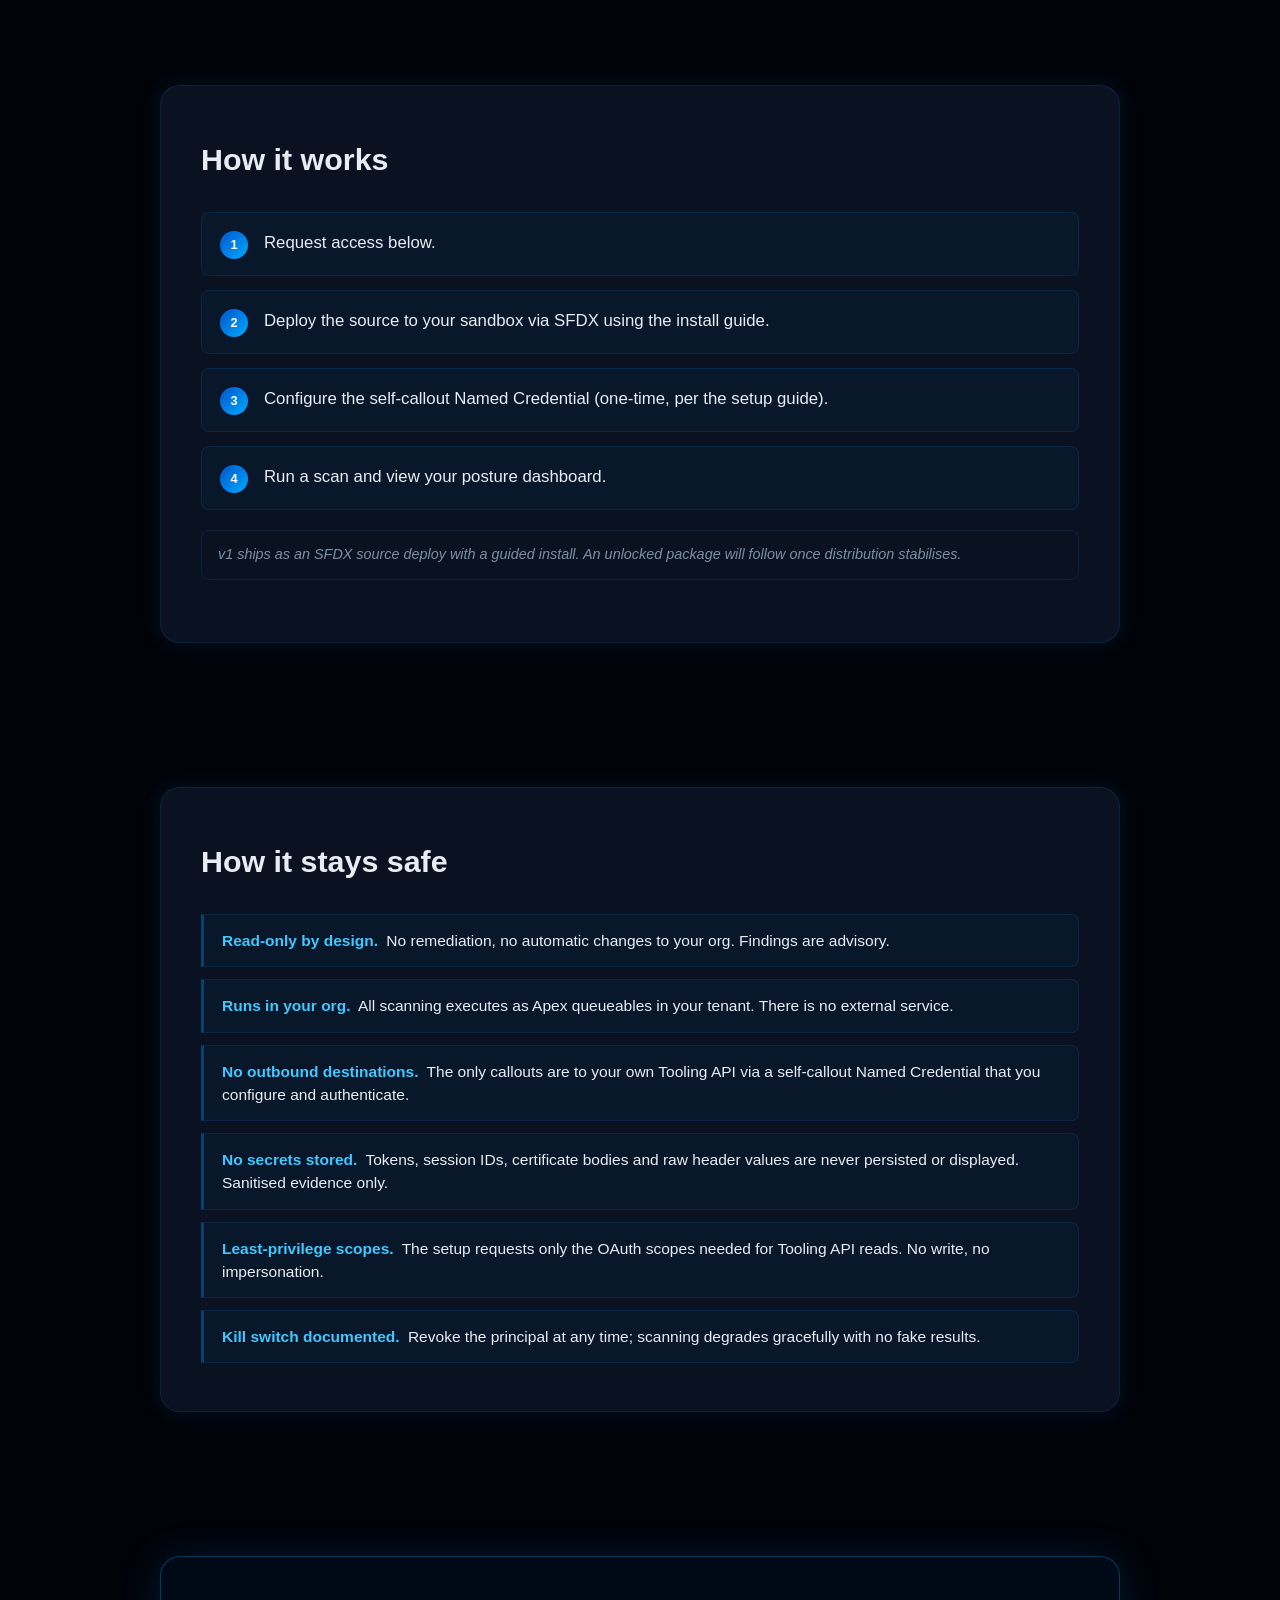
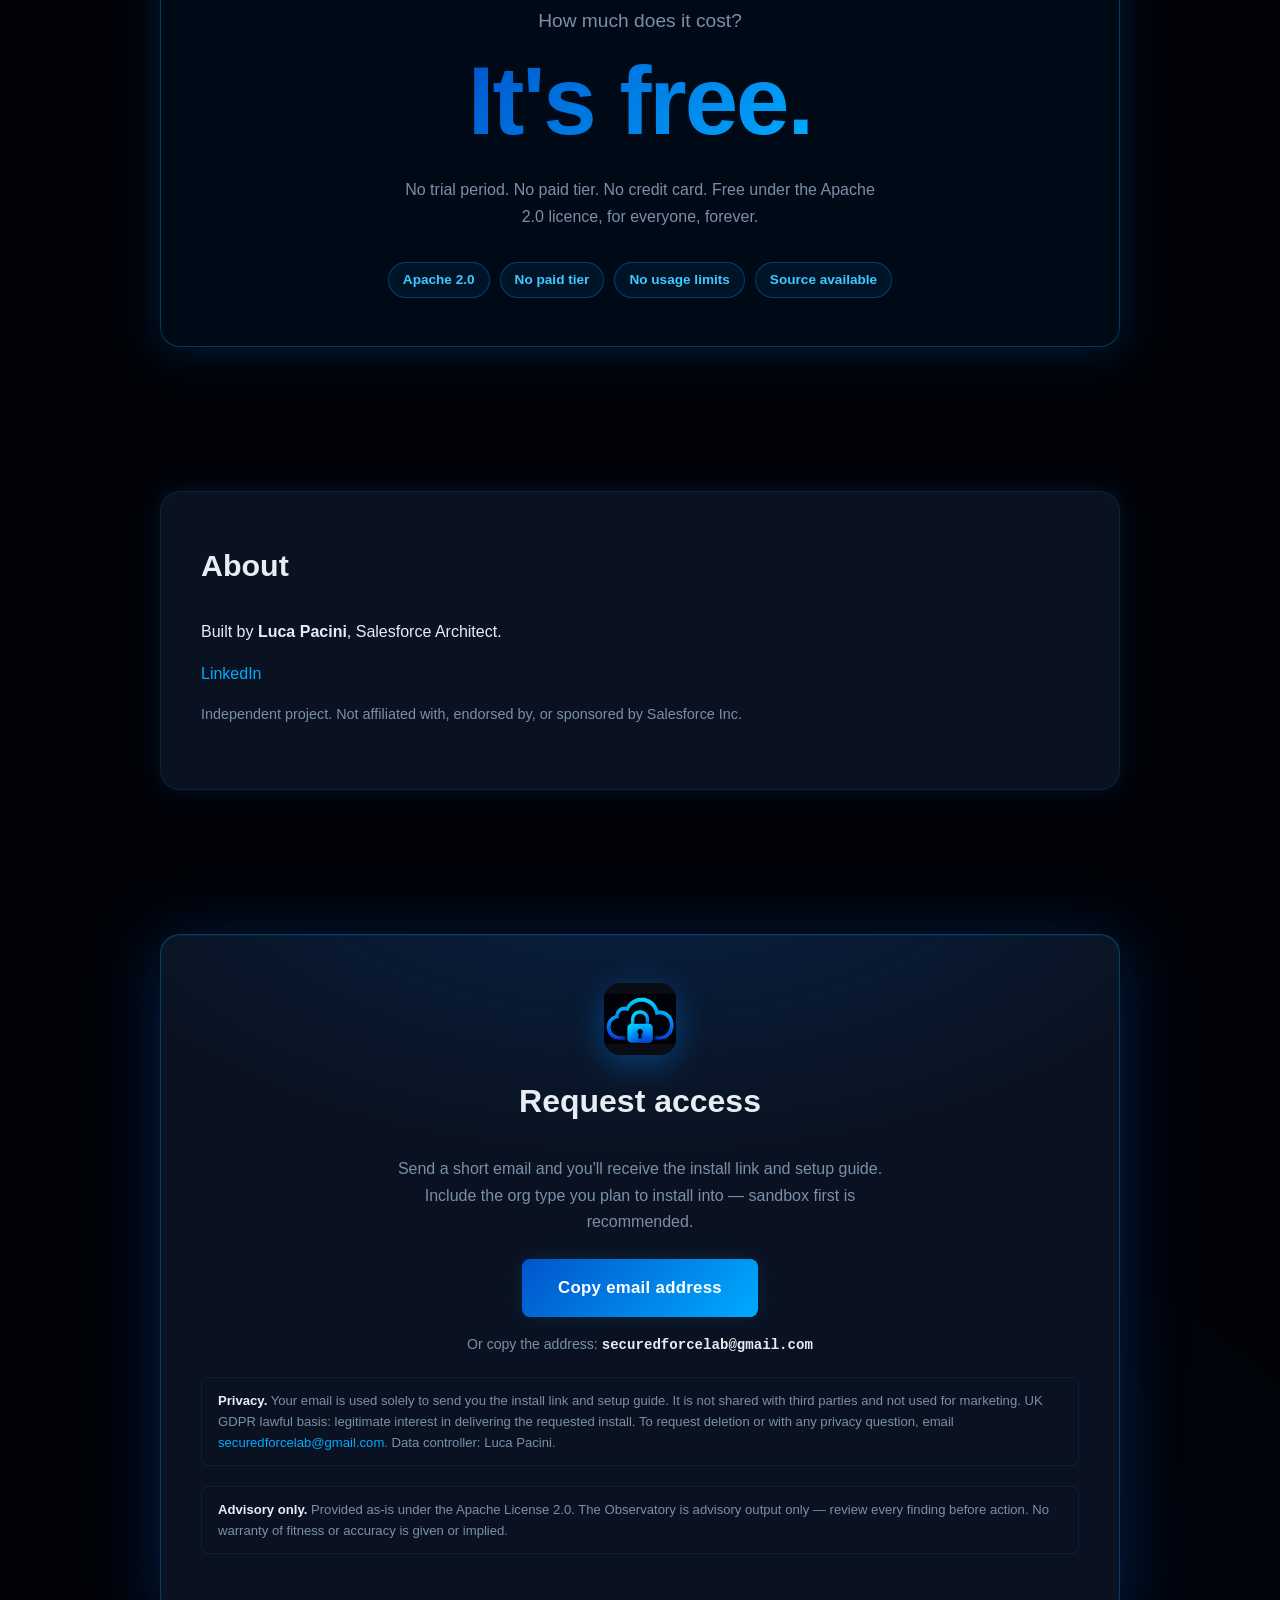
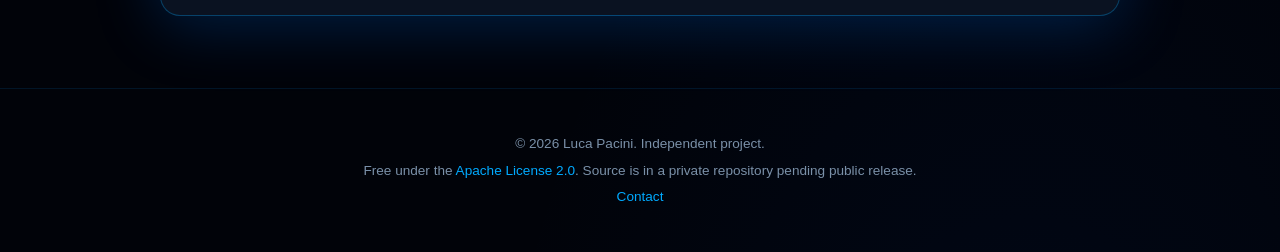
==== commit d0f753c6: "Remove 'Free,' from strapline and meta descriptions — start with 'A native...'" ====
--- a/index.html
+++ b/index.html
@@ -4,7 +4,7 @@
   <meta charset="utf-8">
   <meta name="viewport" content="width=device-width, initial-scale=1">
   <title>Salesforce Security Observatory — Free Native Posture Scanner</title>
-  <meta name="description" content="Free, native Salesforce security posture scanner. Read-only. Runs in your org. No data leaves your tenant. Built by a Salesforce Architect.">
+  <meta name="description" content="A native Salesforce security posture scanner. Read-only. Runs in your org. No data leaves your tenant. Built by a Salesforce Architect.">
   <meta name="author" content="Luca Pacini">
   <link rel="canonical" href="https://luca-pacini.github.io/sf-security-observatory/">
   <link rel="icon" type="image/png" href="favicon.png">
@@ -13,13 +13,13 @@
   <!-- Open Graph / link previews on LinkedIn, Slack, email -->
   <meta property="og:type" content="website">
   <meta property="og:title" content="Salesforce Security Observatory">
-  <meta property="og:description" content="Free, native Salesforce security posture scanner. Read-only. Runs in your org. No data leaves your tenant.">
+  <meta property="og:description" content="A native Salesforce security posture scanner. Read-only. Runs in your org. No data leaves your tenant.">
   <meta property="og:url" content="https://luca-pacini.github.io/sf-security-observatory/">
   <meta property="og:image" content="https://luca-pacini.github.io/sf-security-observatory/og-image.png">
   <meta property="og:locale" content="en_GB">
   <meta name="twitter:card" content="summary_large_image">
   <meta name="twitter:title" content="Salesforce Security Observatory">
-  <meta name="twitter:description" content="Free, native Salesforce security posture scanner. Read-only. Runs in your org.">
+  <meta name="twitter:description" content="A native Salesforce security posture scanner. Read-only. Runs in your org.">
   <meta name="twitter:image" content="https://luca-pacini.github.io/sf-security-observatory/og-image.png">
 
   <link rel="stylesheet" href="styles.css">
@@ -38,7 +38,7 @@
       <div class="container">
         <img class="hero-logo" src="logo.png" alt="SecuredForce Lab — Salesforce Security Observatory" width="280">
         <h1>Salesforce Security Observatory</h1>
-        <p class="strapline">Free, native Salesforce security posture scanner. Read-only. Runs entirely in your org. No data leaves your tenant.</p>
+        <p class="strapline">A native Salesforce security posture scanner. Read-only. Runs entirely in your org. No data leaves your tenant.</p>
         <a class="btn btn-primary" href="#request">Request access</a>
         <p class="hero-sub">Apache 2.0 licensed. Sandbox install recommended first.</p>
       </div>
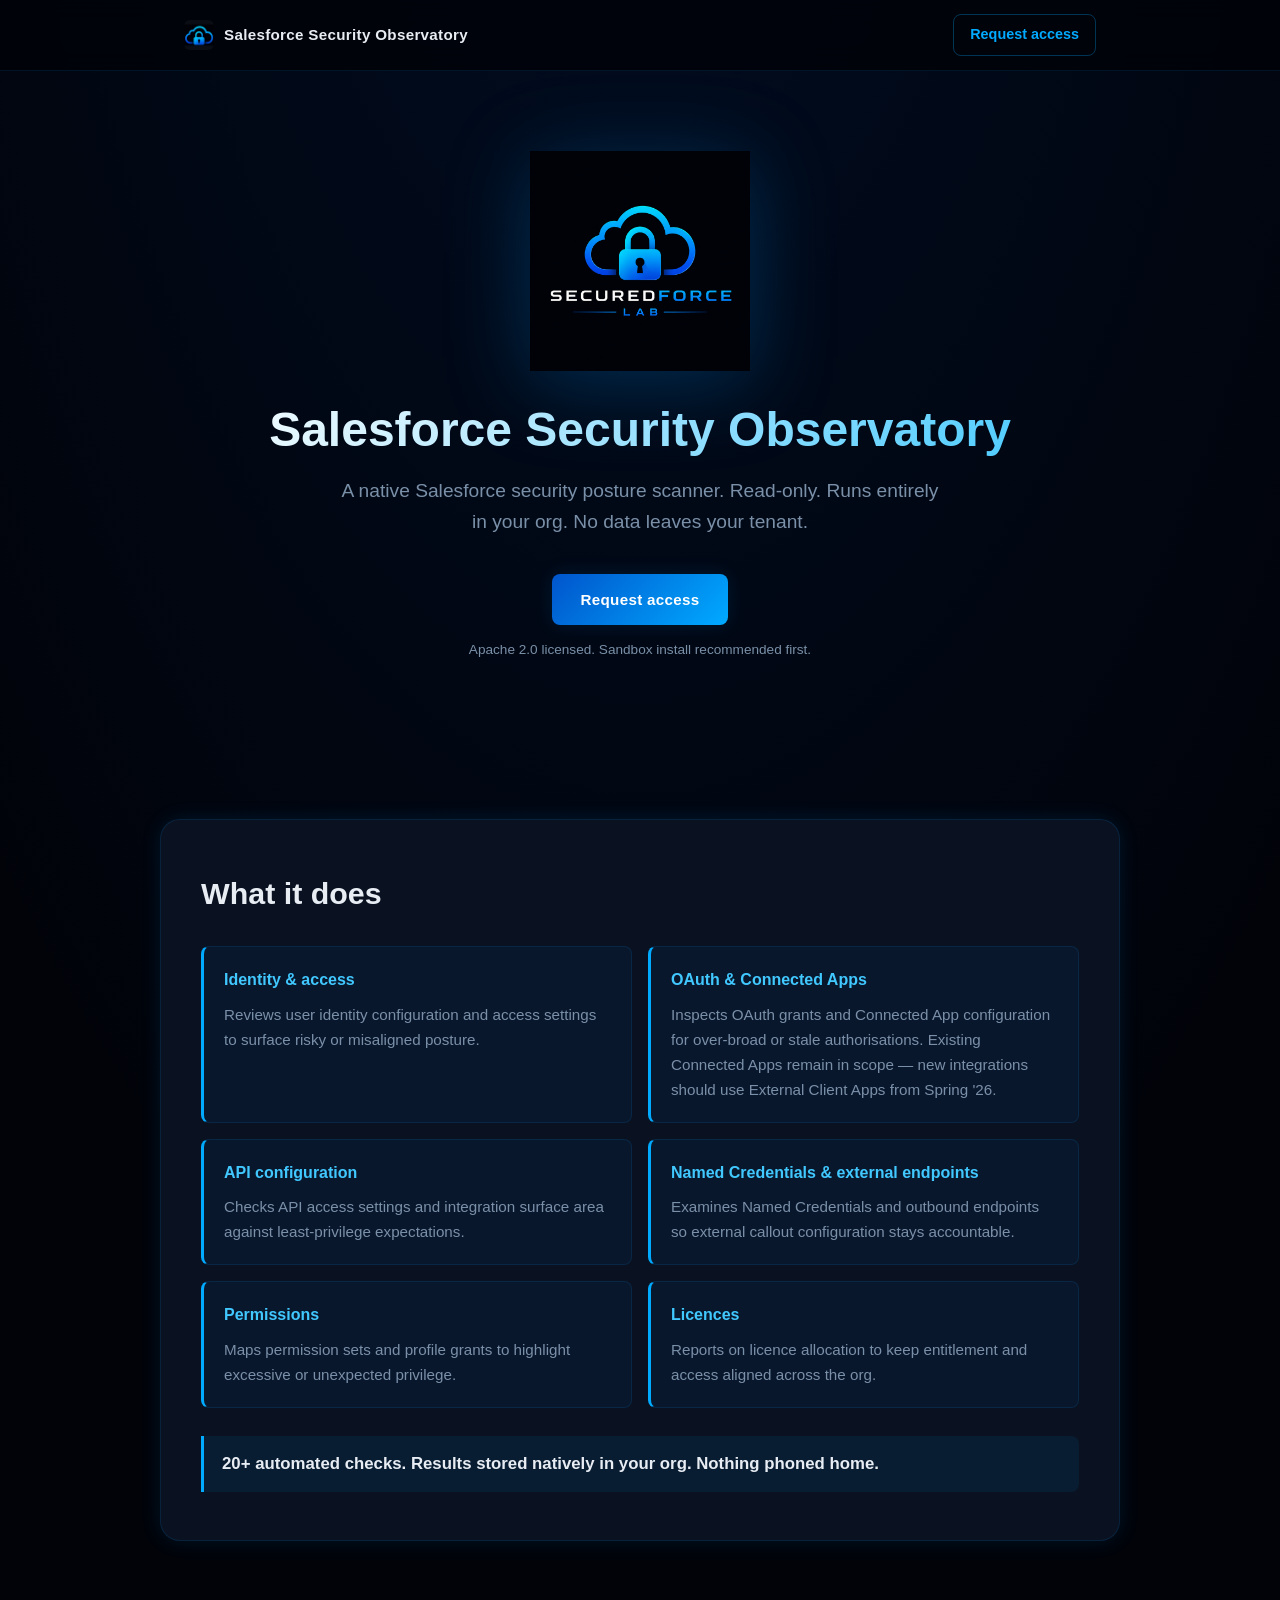
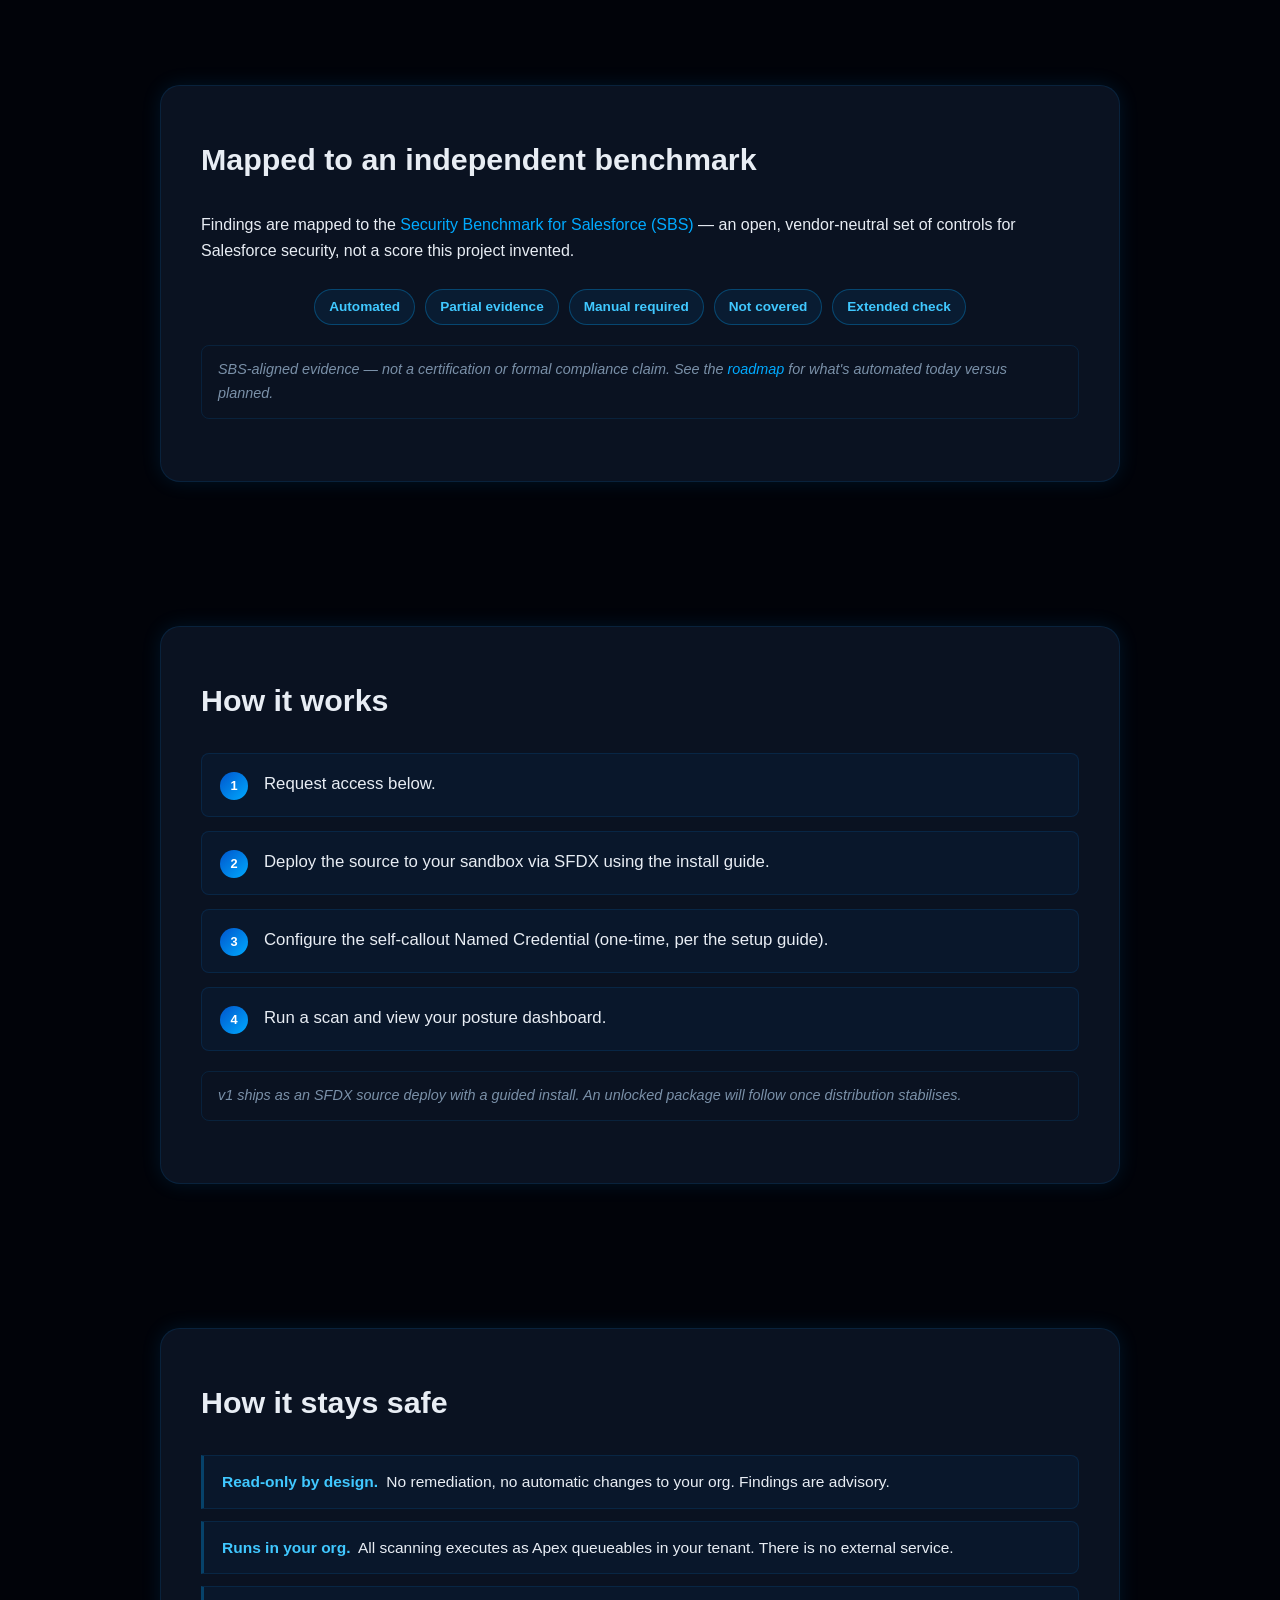
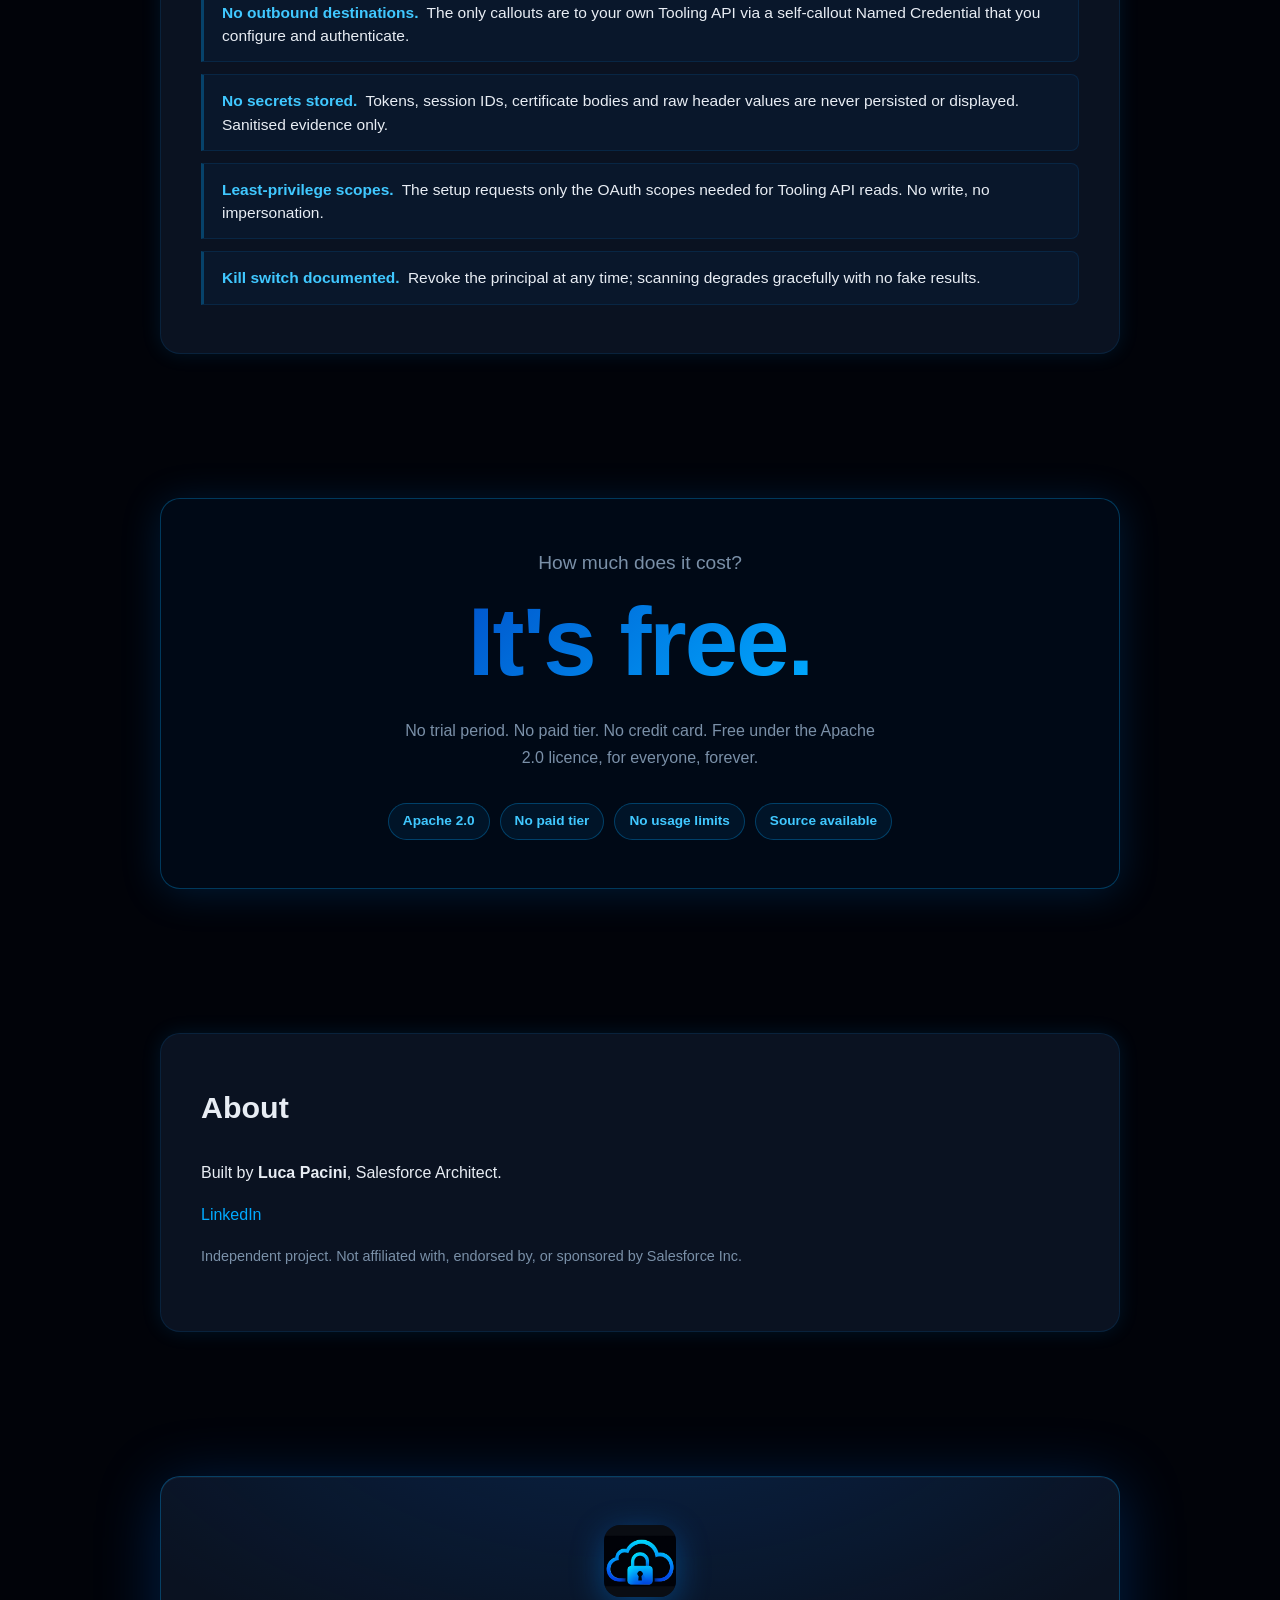
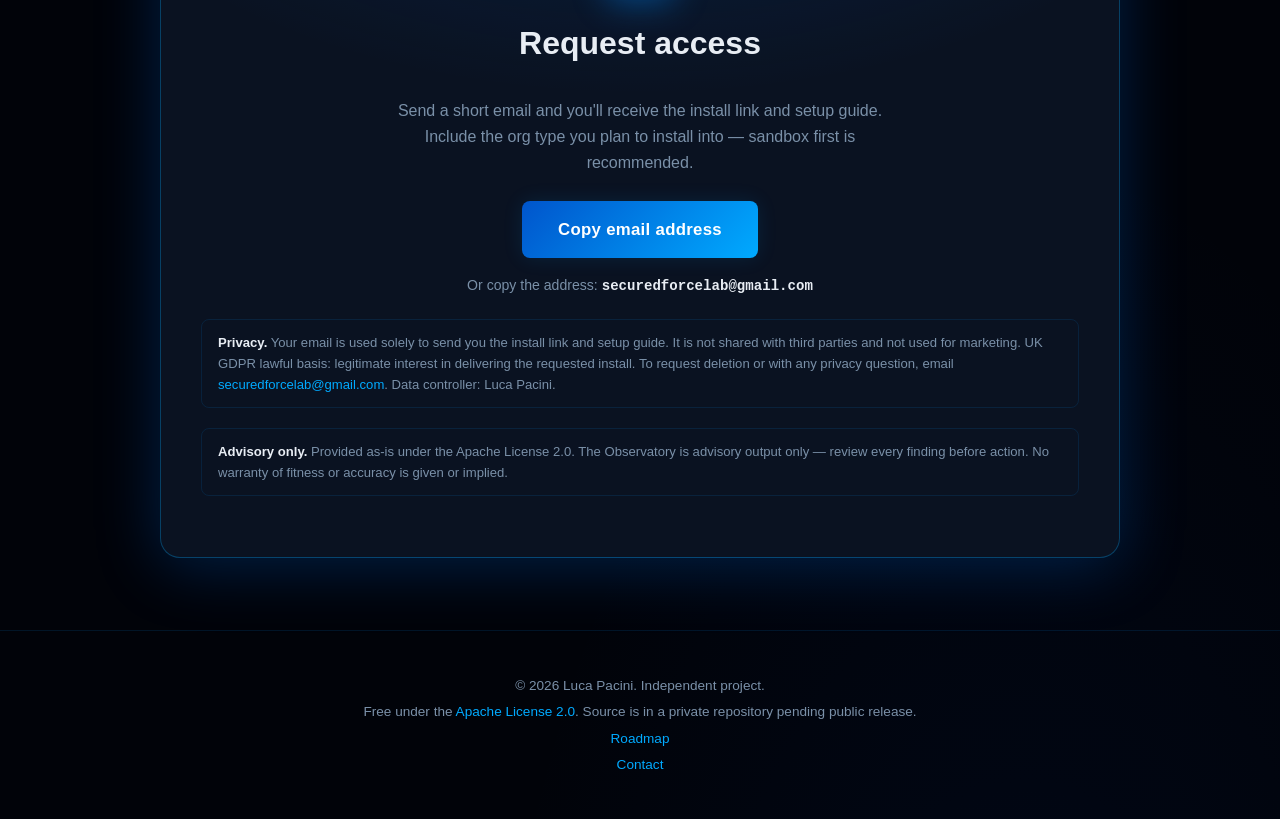
==== commit af9661d7: "Add roadmap footer link and SBS alignment section" ====
--- a/index.html
+++ b/index.html
@@ -75,6 +75,22 @@
           </li>
         </ul>
         <p class="highlight">20+ automated checks. Results stored natively in your org. Nothing phoned home.</p>
+      </div>
+    </section>
+
+    <!-- SBS alignment -->
+    <section class="section" id="benchmark">
+      <div class="container">
+        <h2>Mapped to an independent benchmark</h2>
+        <p>Findings are mapped to the <a class="link" href="https://www.securitybenchmark.org" target="_blank" rel="noopener">Security Benchmark for Salesforce (SBS)</a> — an open, vendor-neutral set of controls for Salesforce security, not a score this project invented.</p>
+        <div class="price-badges">
+          <span class="badge">Automated</span>
+          <span class="badge">Partial evidence</span>
+          <span class="badge">Manual required</span>
+          <span class="badge">Not covered</span>
+          <span class="badge">Extended check</span>
+        </div>
+        <p class="note">SBS-aligned evidence — not a certification or formal compliance claim. See the <a class="link" href="https://github.com/luca-pacini/sf-security-observatory/blob/main/ROADMAP.md" target="_blank" rel="noopener">roadmap</a> for what's automated today versus planned.</p>
       </div>
     </section>
 
@@ -166,6 +182,7 @@
     <div class="container">
       <p>&copy; 2026 Luca Pacini. Independent project.</p>
       <p>Free under the <a class="link" href="https://www.apache.org/licenses/LICENSE-2.0" rel="noopener">Apache License 2.0</a>. Source is in a private repository pending public release.</p>
+      <p><a class="link" id="roadmap-link" href="https://github.com/luca-pacini/sf-security-observatory/blob/main/ROADMAP.md" target="_blank" rel="noopener">Roadmap</a></p>
       <p><a class="link" id="contact-email" href="mailto:securedforcelab@gmail.com">Contact</a></p>
     </div>
   </footer>
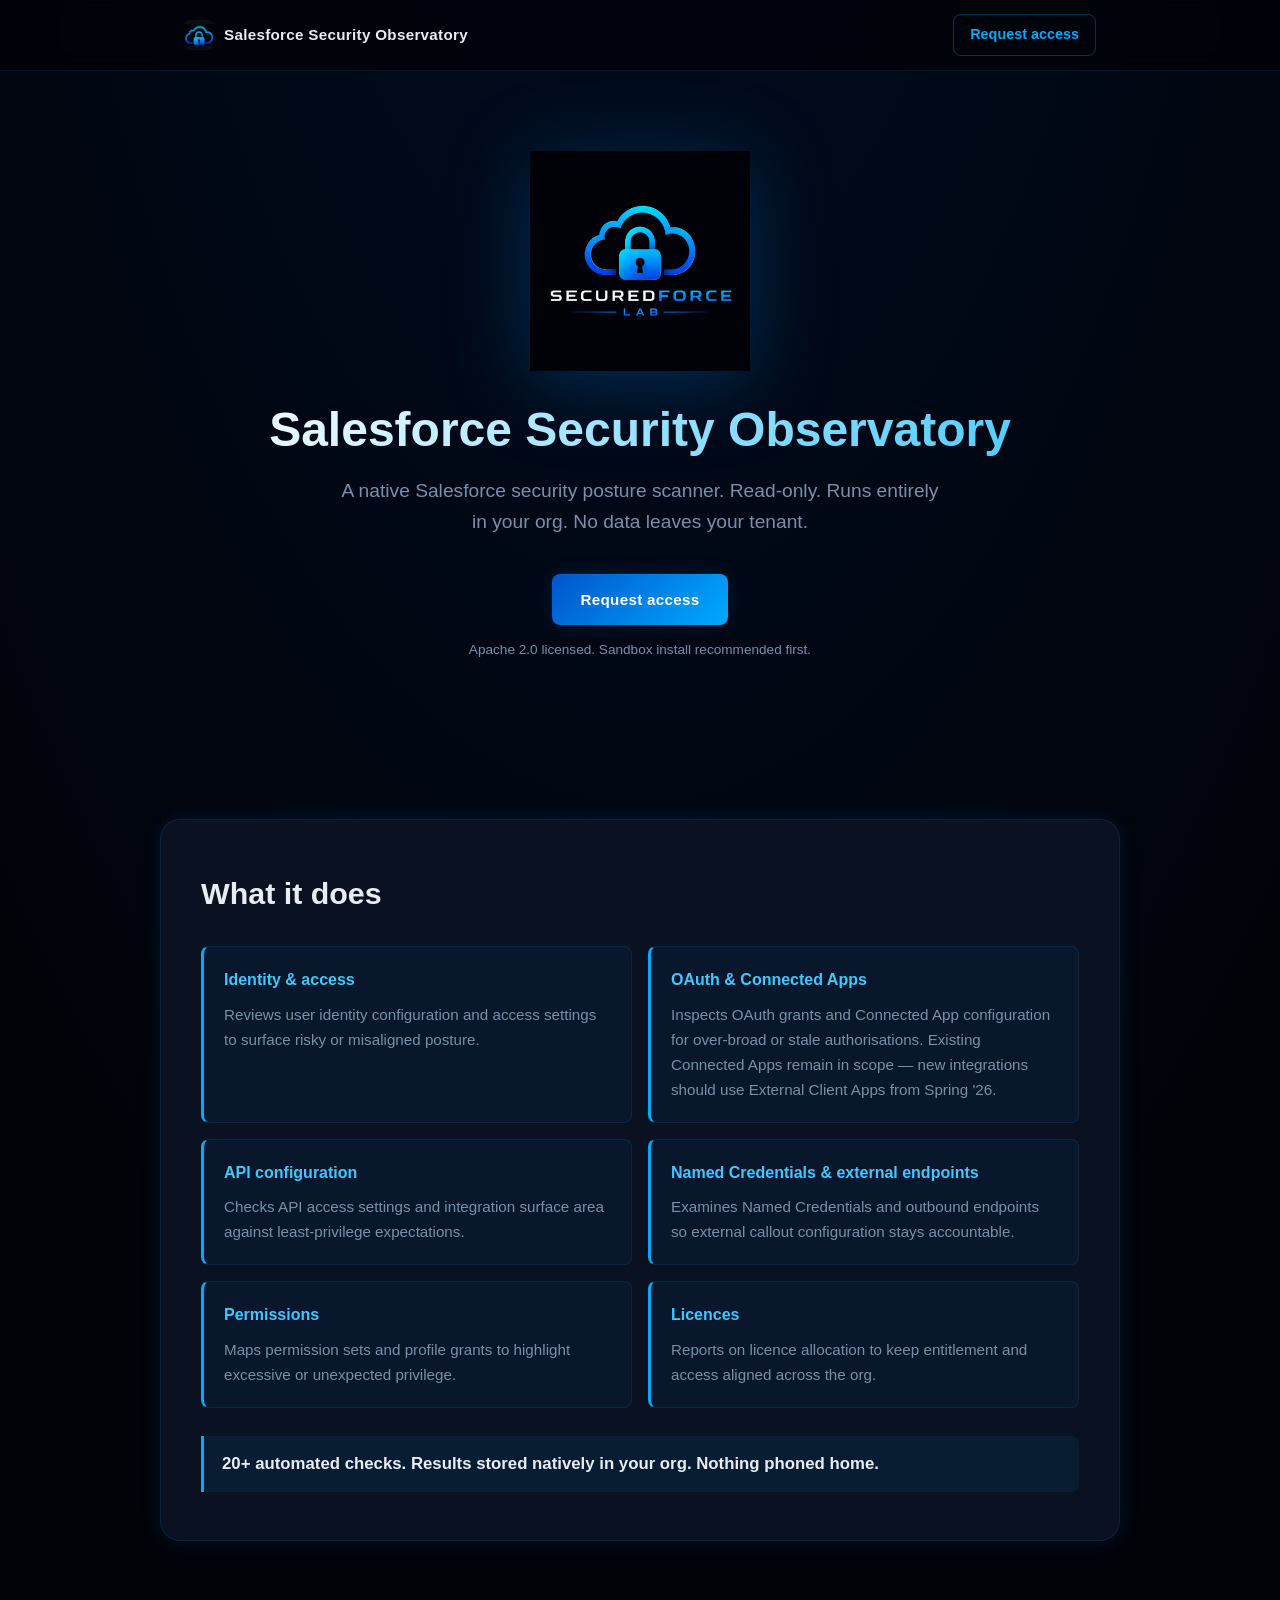
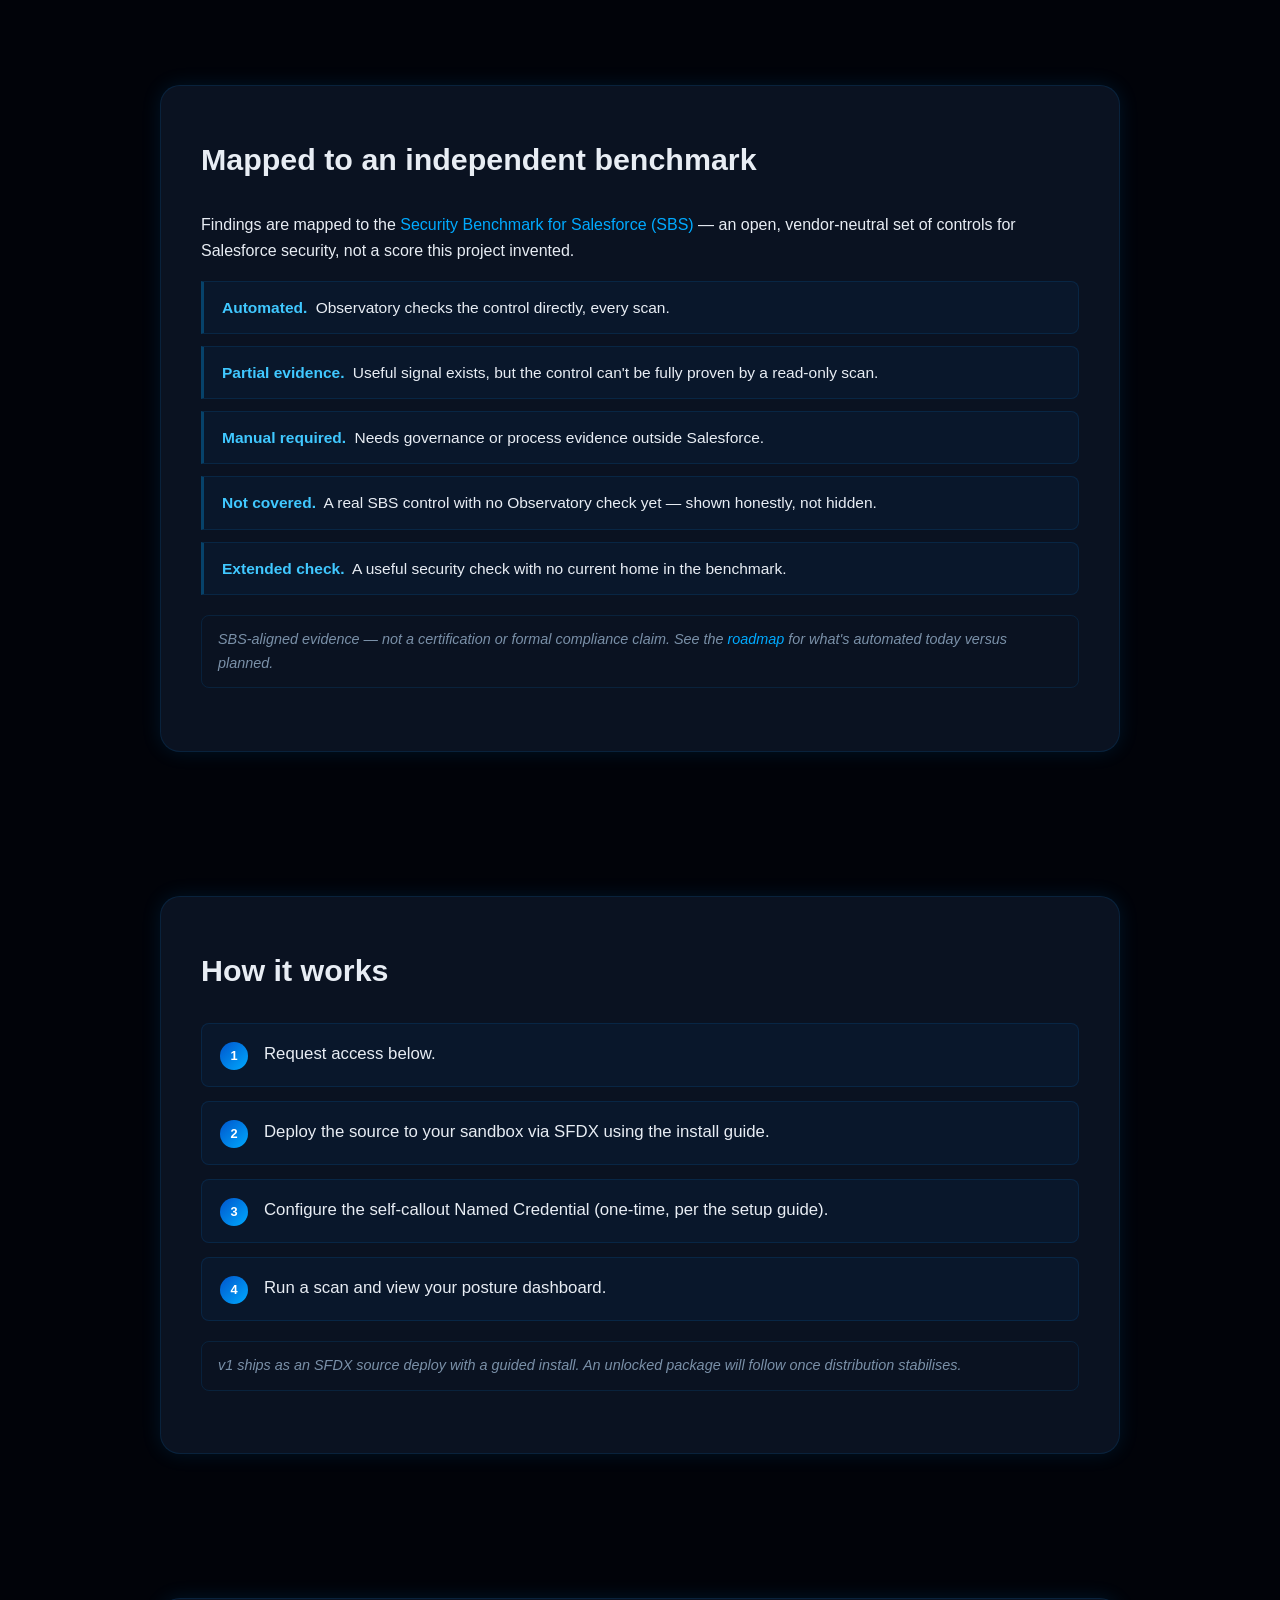
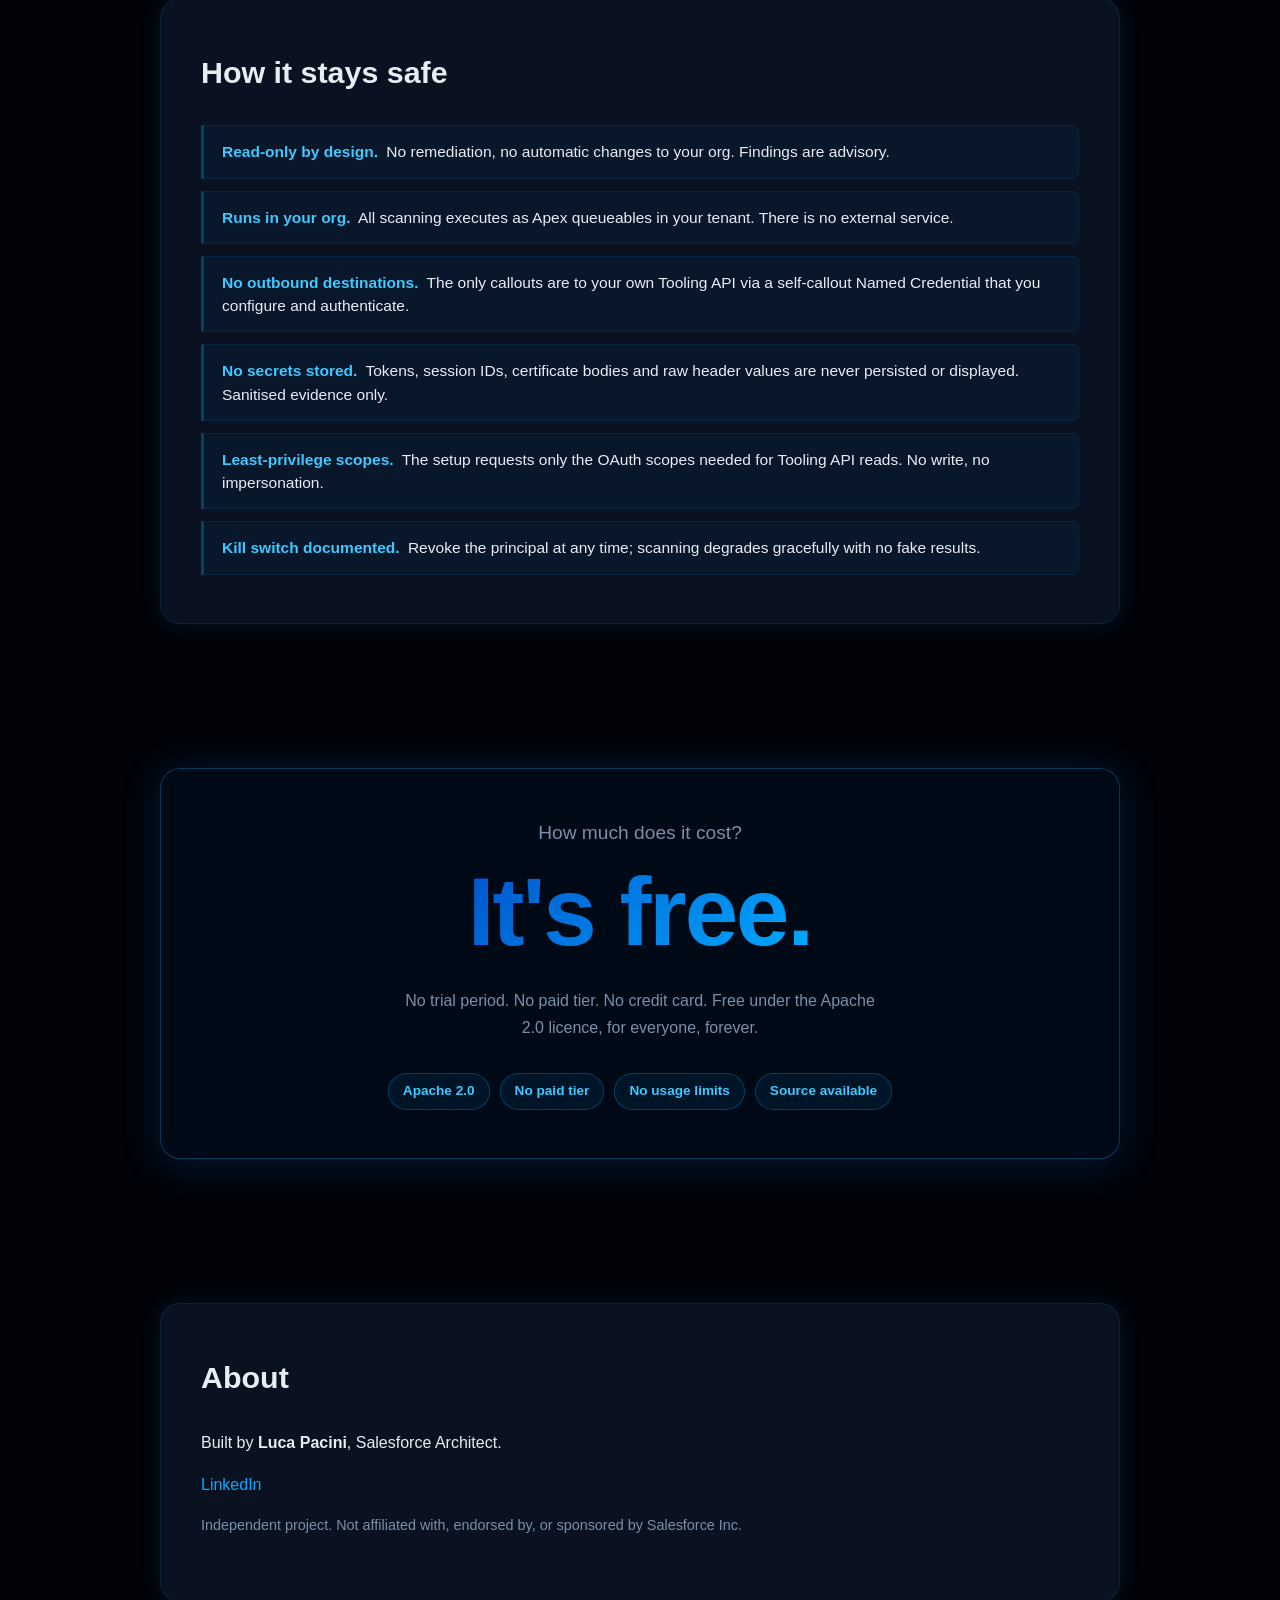
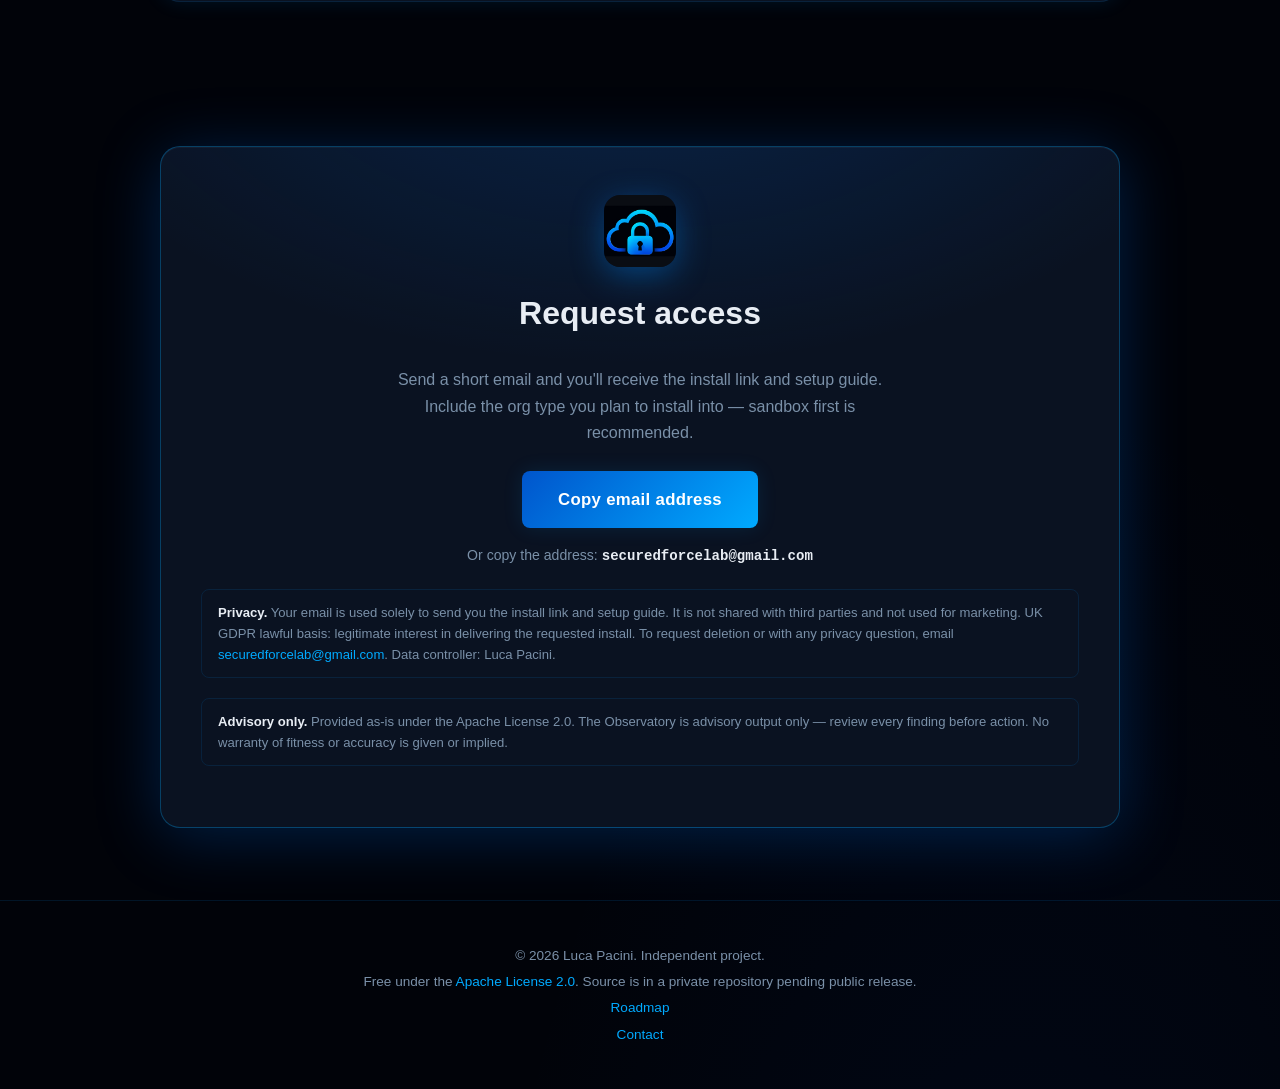
==== commit e5e9c1cb: "Polish SBS section to proof-list pattern, link roadmap in-site" ====
--- a/index.html
+++ b/index.html
@@ -83,14 +83,14 @@
       <div class="container">
         <h2>Mapped to an independent benchmark</h2>
         <p>Findings are mapped to the <a class="link" href="https://www.securitybenchmark.org" target="_blank" rel="noopener">Security Benchmark for Salesforce (SBS)</a> — an open, vendor-neutral set of controls for Salesforce security, not a score this project invented.</p>
-        <div class="price-badges">
-          <span class="badge">Automated</span>
-          <span class="badge">Partial evidence</span>
-          <span class="badge">Manual required</span>
-          <span class="badge">Not covered</span>
-          <span class="badge">Extended check</span>
-        </div>
-        <p class="note">SBS-aligned evidence — not a certification or formal compliance claim. See the <a class="link" href="https://github.com/luca-pacini/sf-security-observatory/blob/main/ROADMAP.md" target="_blank" rel="noopener">roadmap</a> for what's automated today versus planned.</p>
+        <ul class="proof-list">
+          <li><strong>Automated.</strong> Observatory checks the control directly, every scan.</li>
+          <li><strong>Partial evidence.</strong> Useful signal exists, but the control can't be fully proven by a read-only scan.</li>
+          <li><strong>Manual required.</strong> Needs governance or process evidence outside Salesforce.</li>
+          <li><strong>Not covered.</strong> A real SBS control with no Observatory check yet — shown honestly, not hidden.</li>
+          <li><strong>Extended check.</strong> A useful security check with no current home in the benchmark.</li>
+        </ul>
+        <p class="note">SBS-aligned evidence — not a certification or formal compliance claim. See the <a class="link" href="roadmap.html">roadmap</a> for what's automated today versus planned.</p>
       </div>
     </section>
 
@@ -182,7 +182,7 @@
     <div class="container">
       <p>&copy; 2026 Luca Pacini. Independent project.</p>
       <p>Free under the <a class="link" href="https://www.apache.org/licenses/LICENSE-2.0" rel="noopener">Apache License 2.0</a>. Source is in a private repository pending public release.</p>
-      <p><a class="link" id="roadmap-link" href="https://github.com/luca-pacini/sf-security-observatory/blob/main/ROADMAP.md" target="_blank" rel="noopener">Roadmap</a></p>
+      <p><a class="link" id="roadmap-link" href="roadmap.html">Roadmap</a></p>
       <p><a class="link" id="contact-email" href="mailto:securedforcelab@gmail.com">Contact</a></p>
     </div>
   </footer>
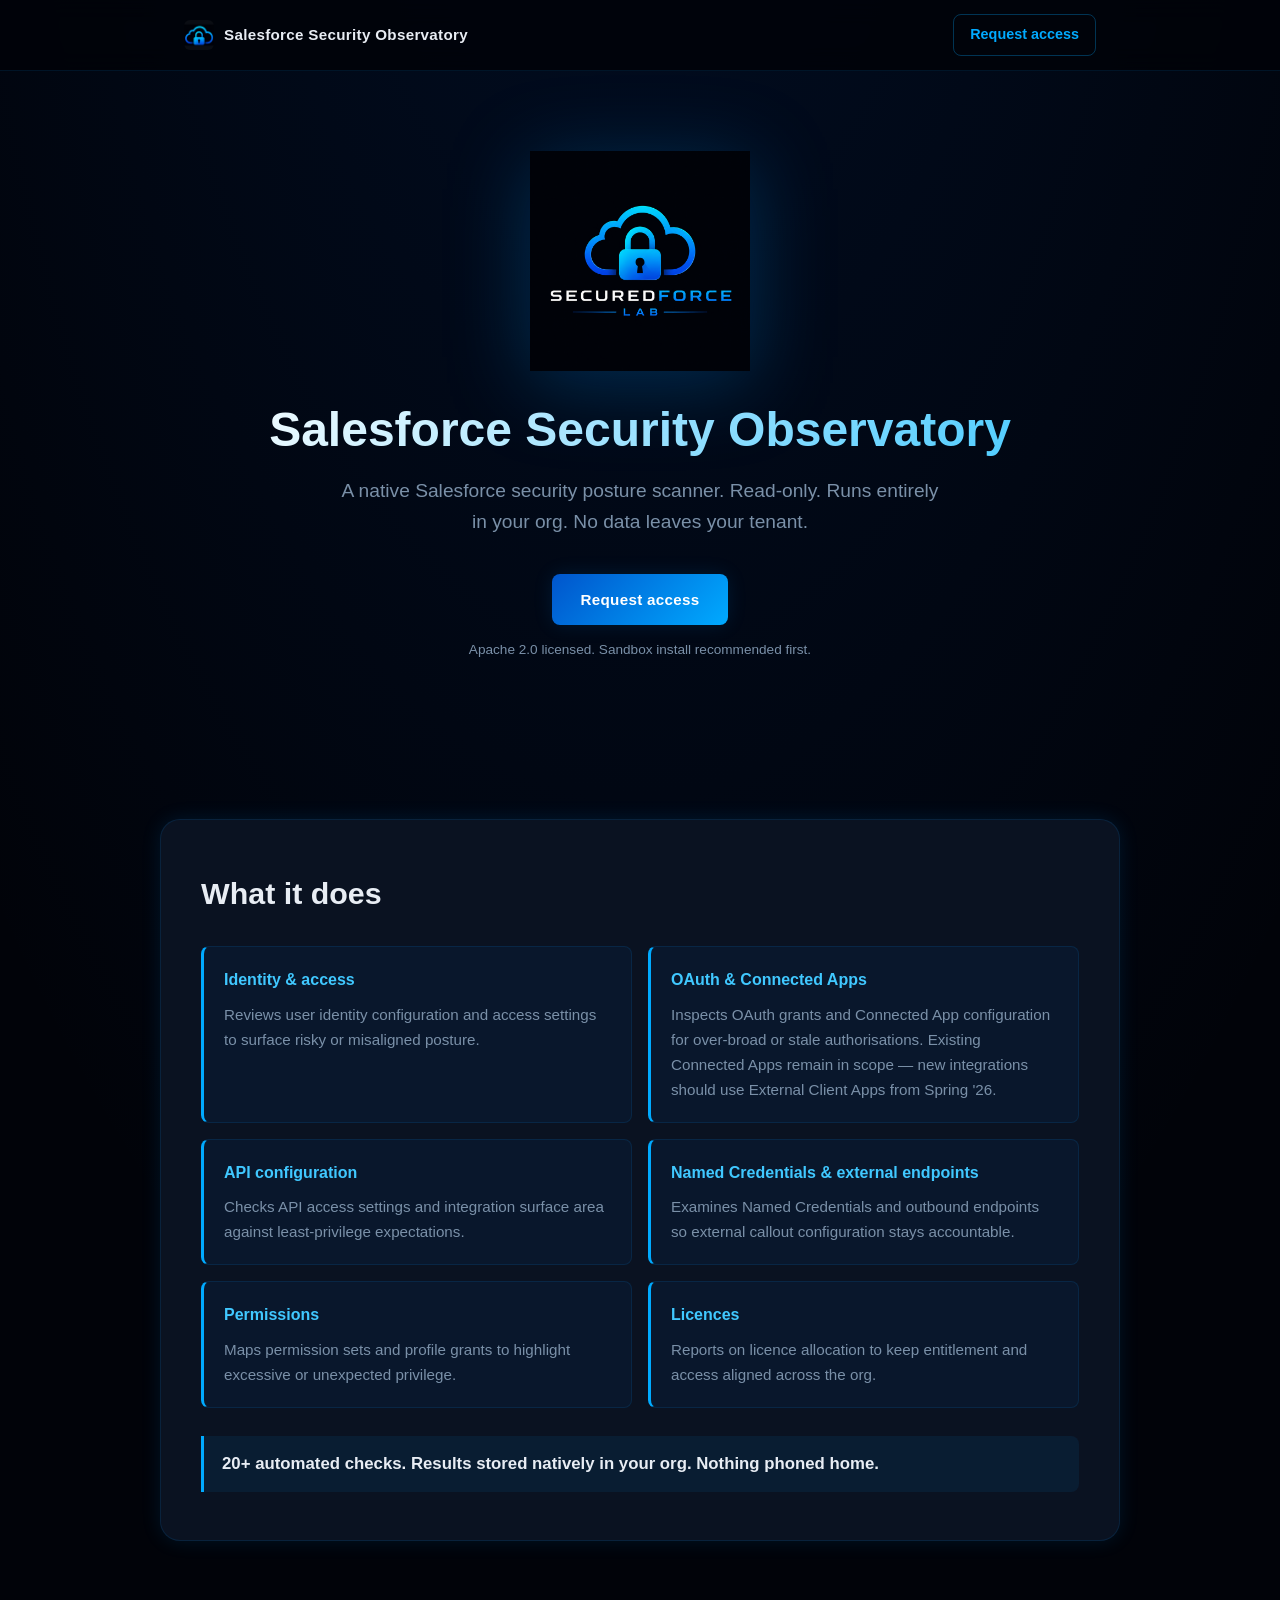
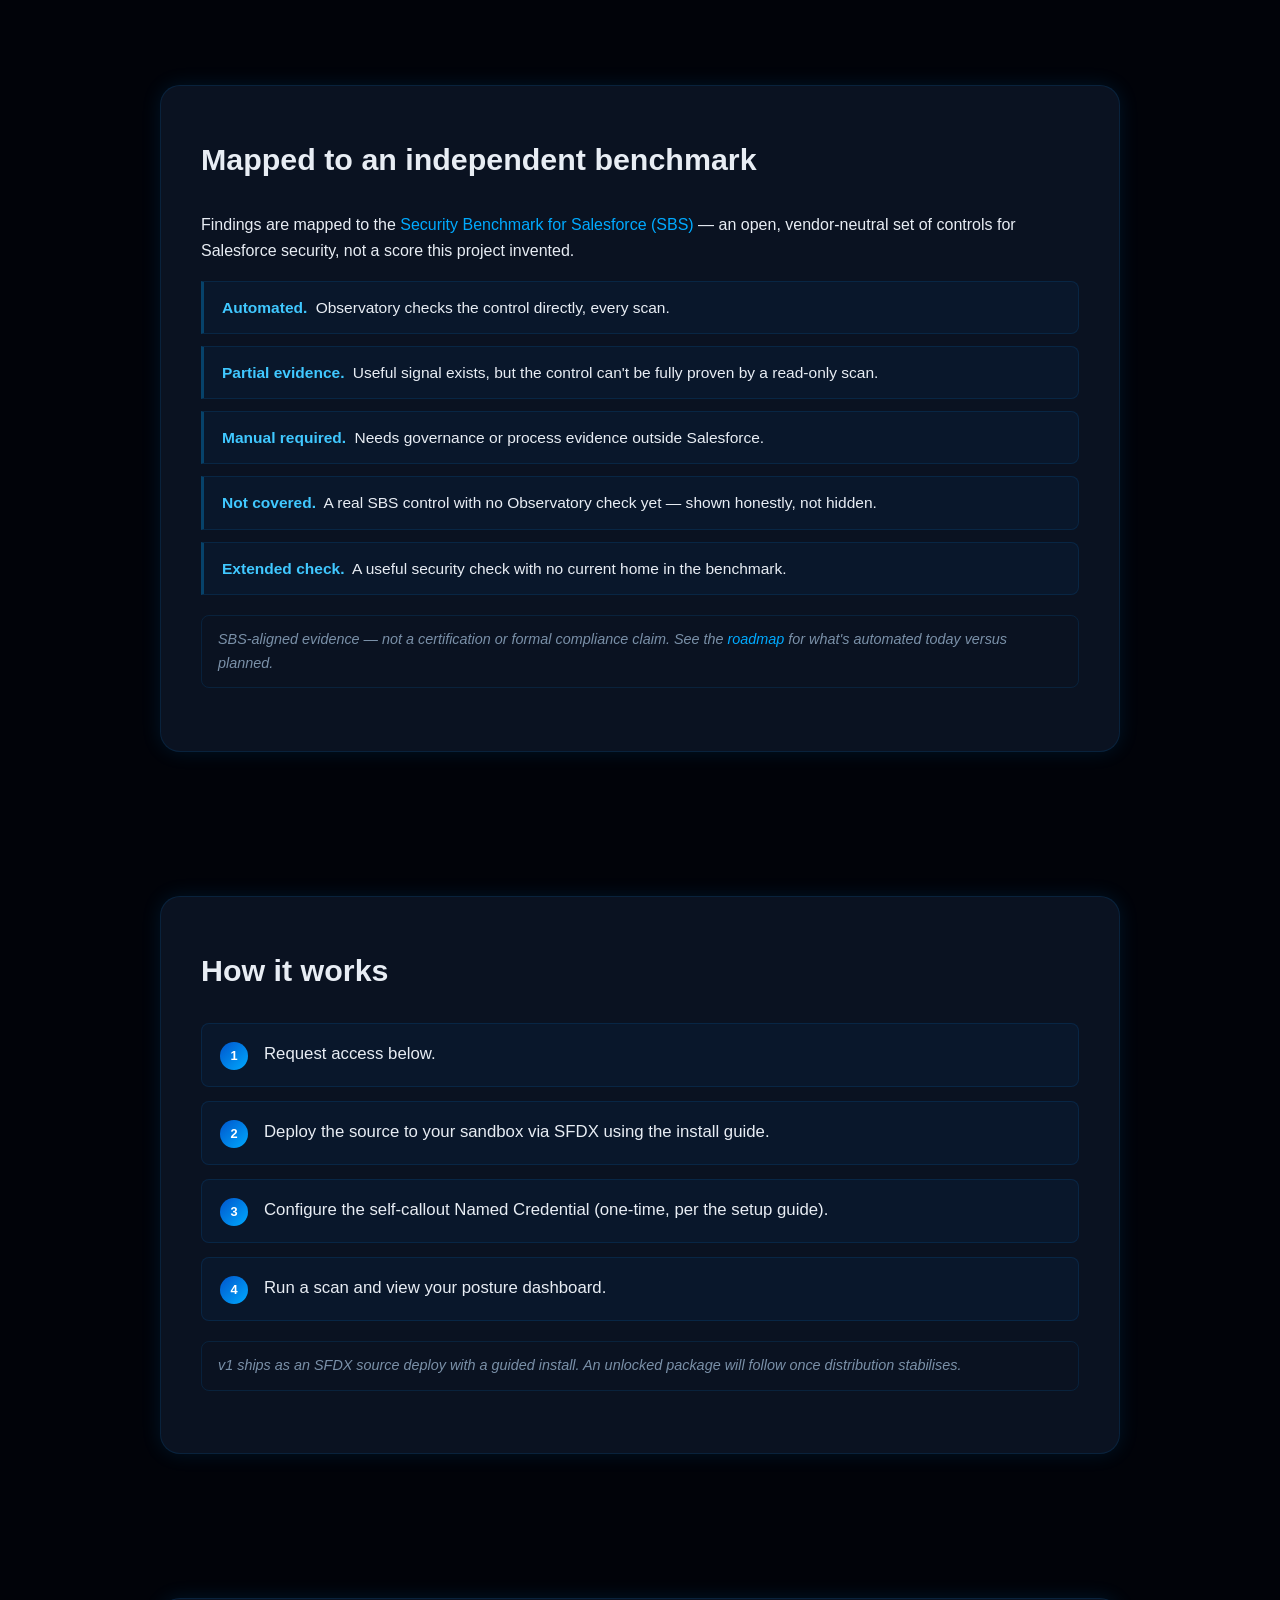
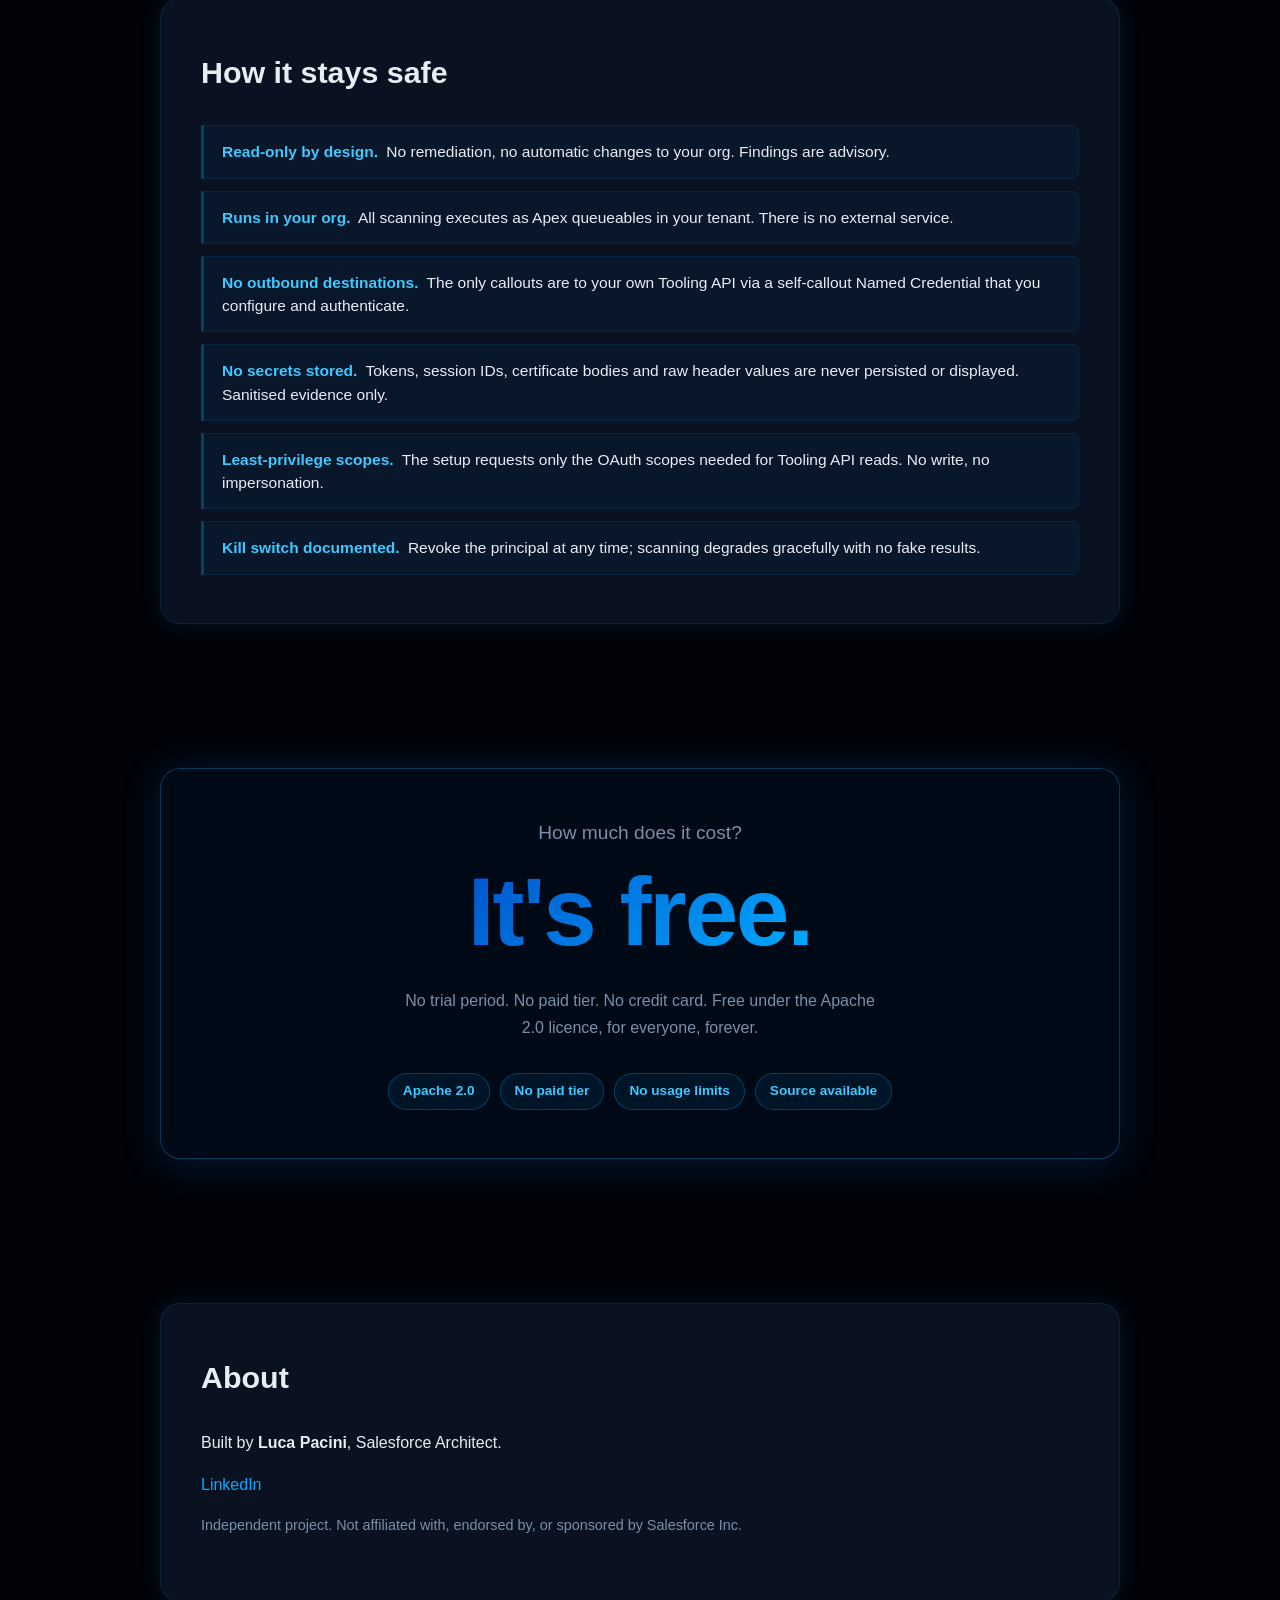
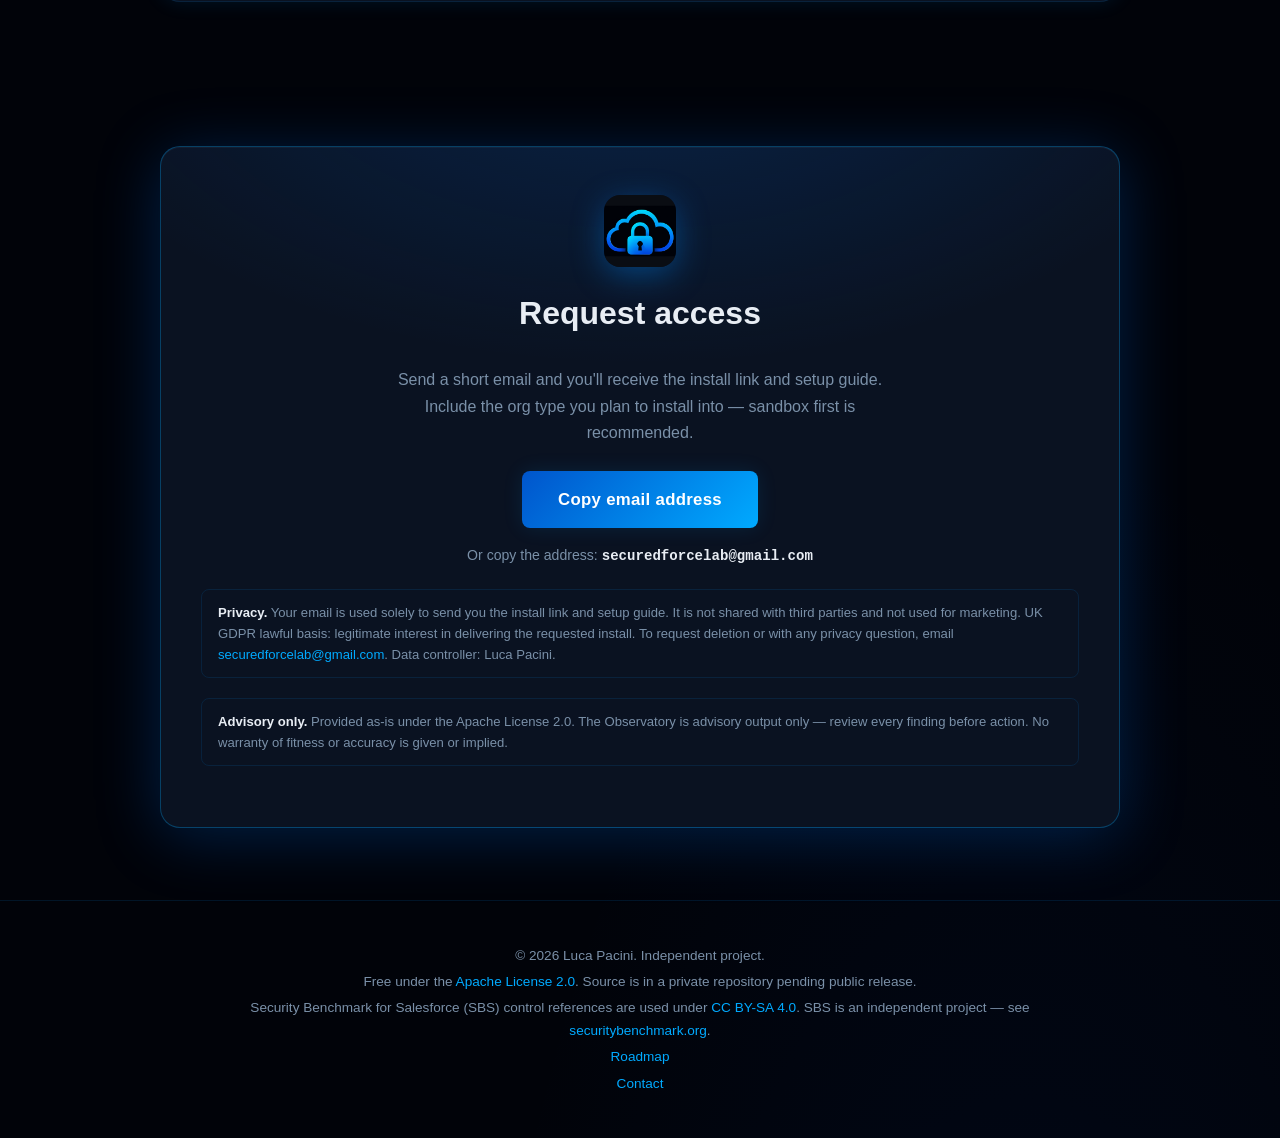
==== commit 01182f16: "Add SBS CC BY-SA 4.0 attribution to footer" ====
--- a/index.html
+++ b/index.html
@@ -182,6 +182,7 @@
     <div class="container">
       <p>&copy; 2026 Luca Pacini. Independent project.</p>
       <p>Free under the <a class="link" href="https://www.apache.org/licenses/LICENSE-2.0" rel="noopener">Apache License 2.0</a>. Source is in a private repository pending public release.</p>
+      <p>Security Benchmark for Salesforce (SBS) control references are used under <a class="link" href="https://creativecommons.org/licenses/by-sa/4.0/" target="_blank" rel="noopener">CC BY-SA 4.0</a>. SBS is an independent project — see <a class="link" href="https://www.securitybenchmark.org" target="_blank" rel="noopener">securitybenchmark.org</a>.</p>
       <p><a class="link" id="roadmap-link" href="roadmap.html">Roadmap</a></p>
       <p><a class="link" id="contact-email" href="mailto:securedforcelab@gmail.com">Contact</a></p>
     </div>
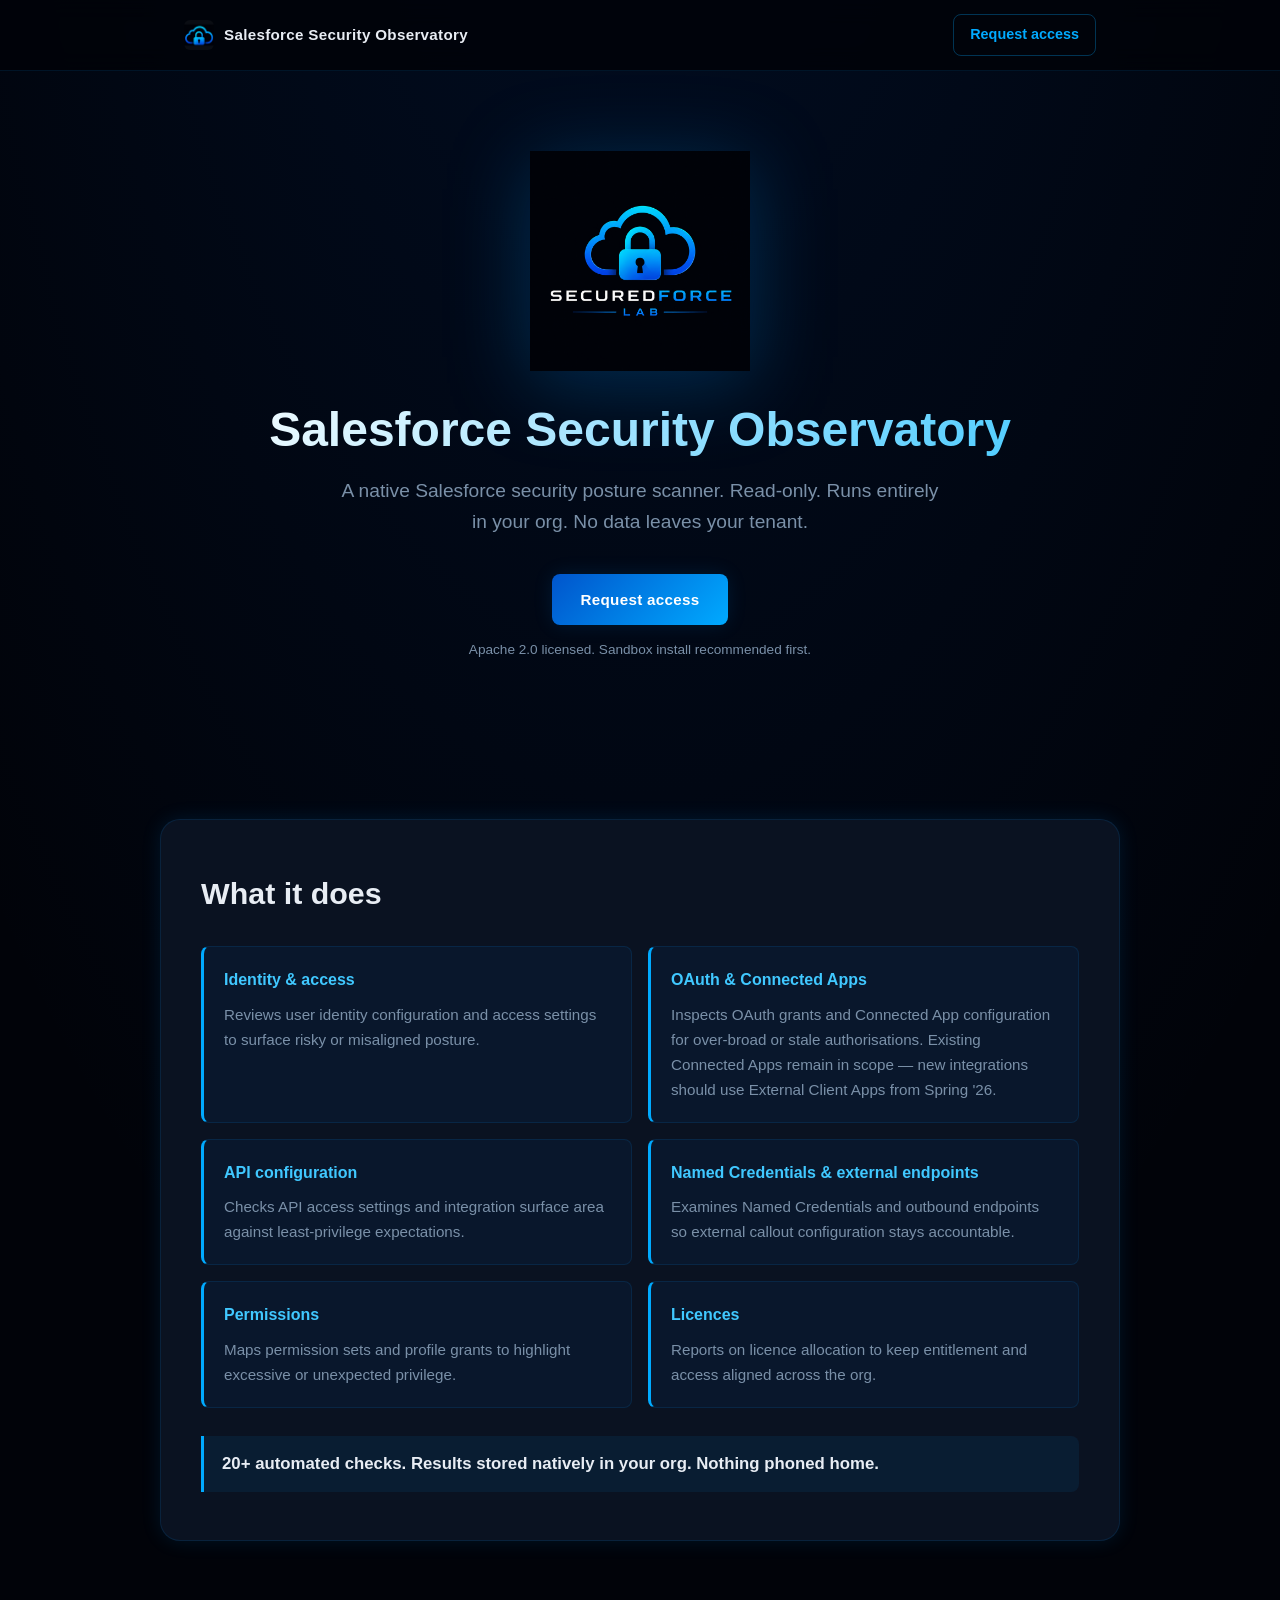
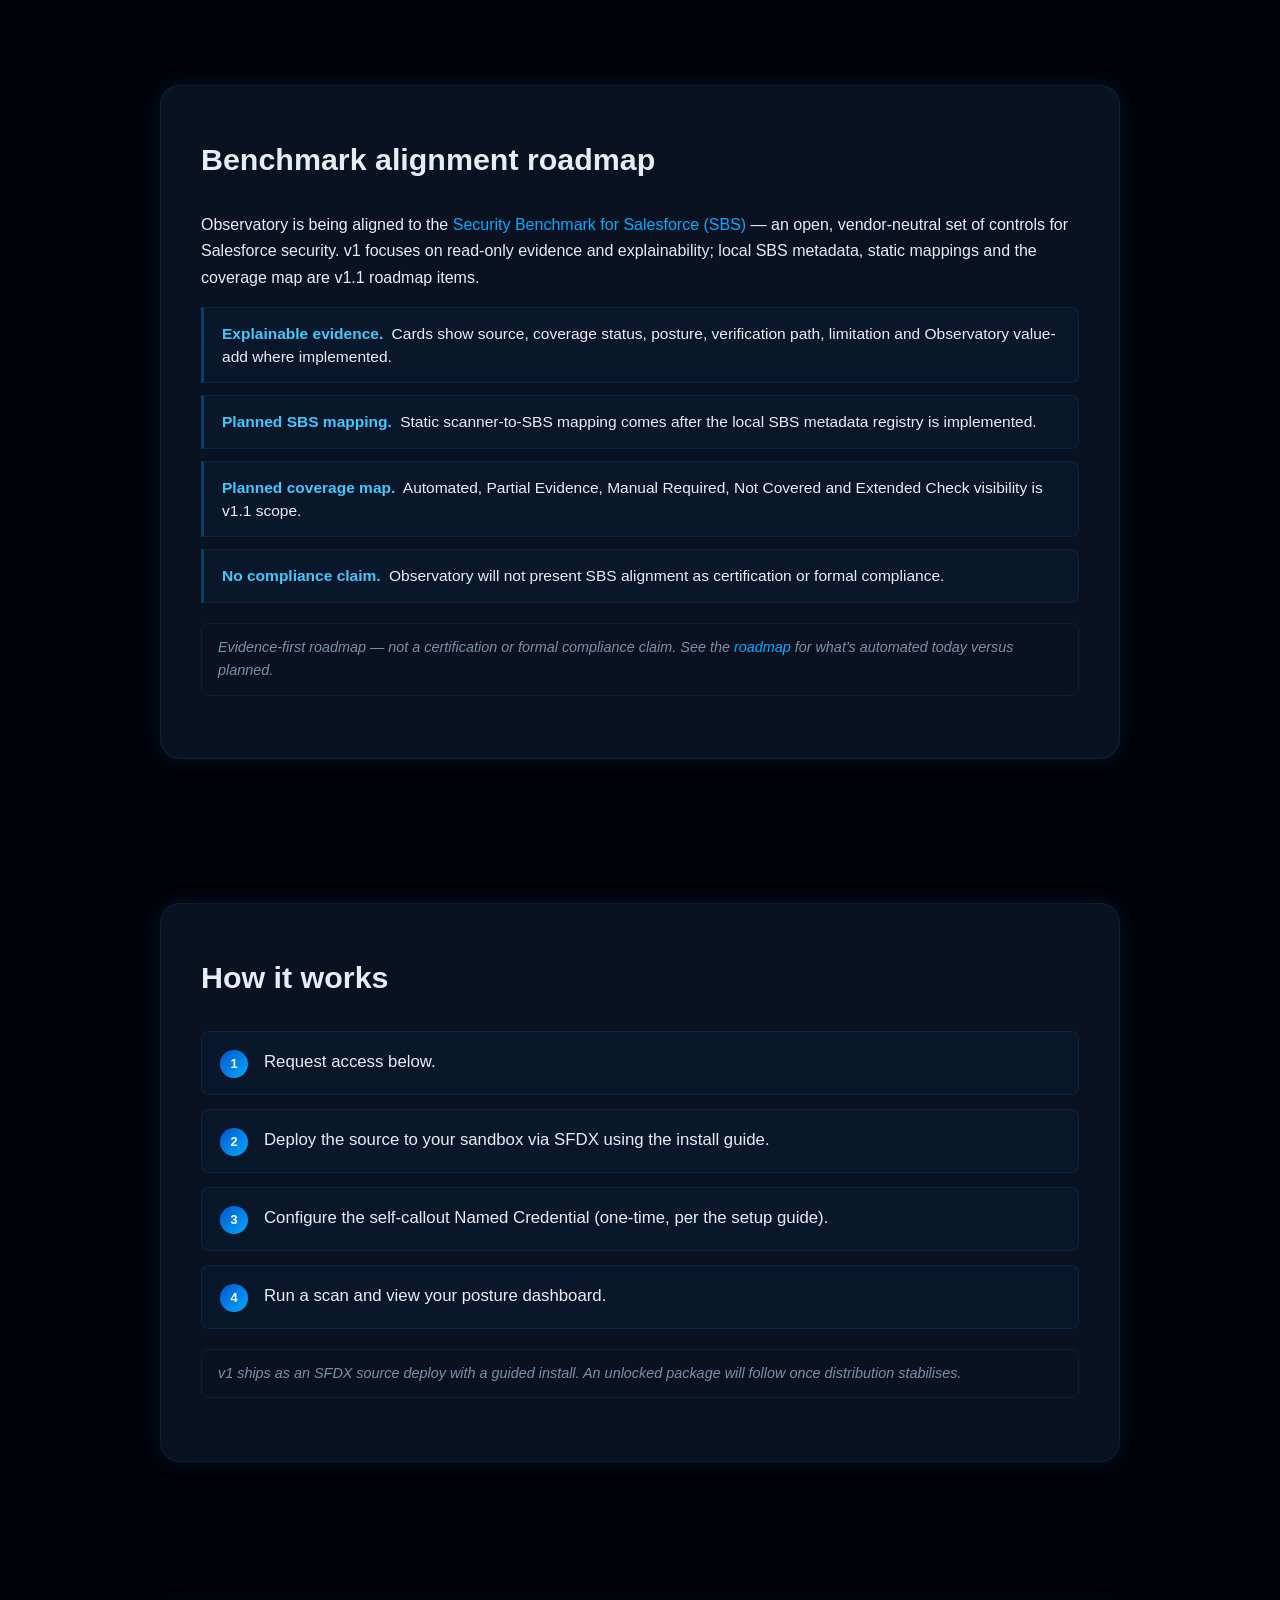
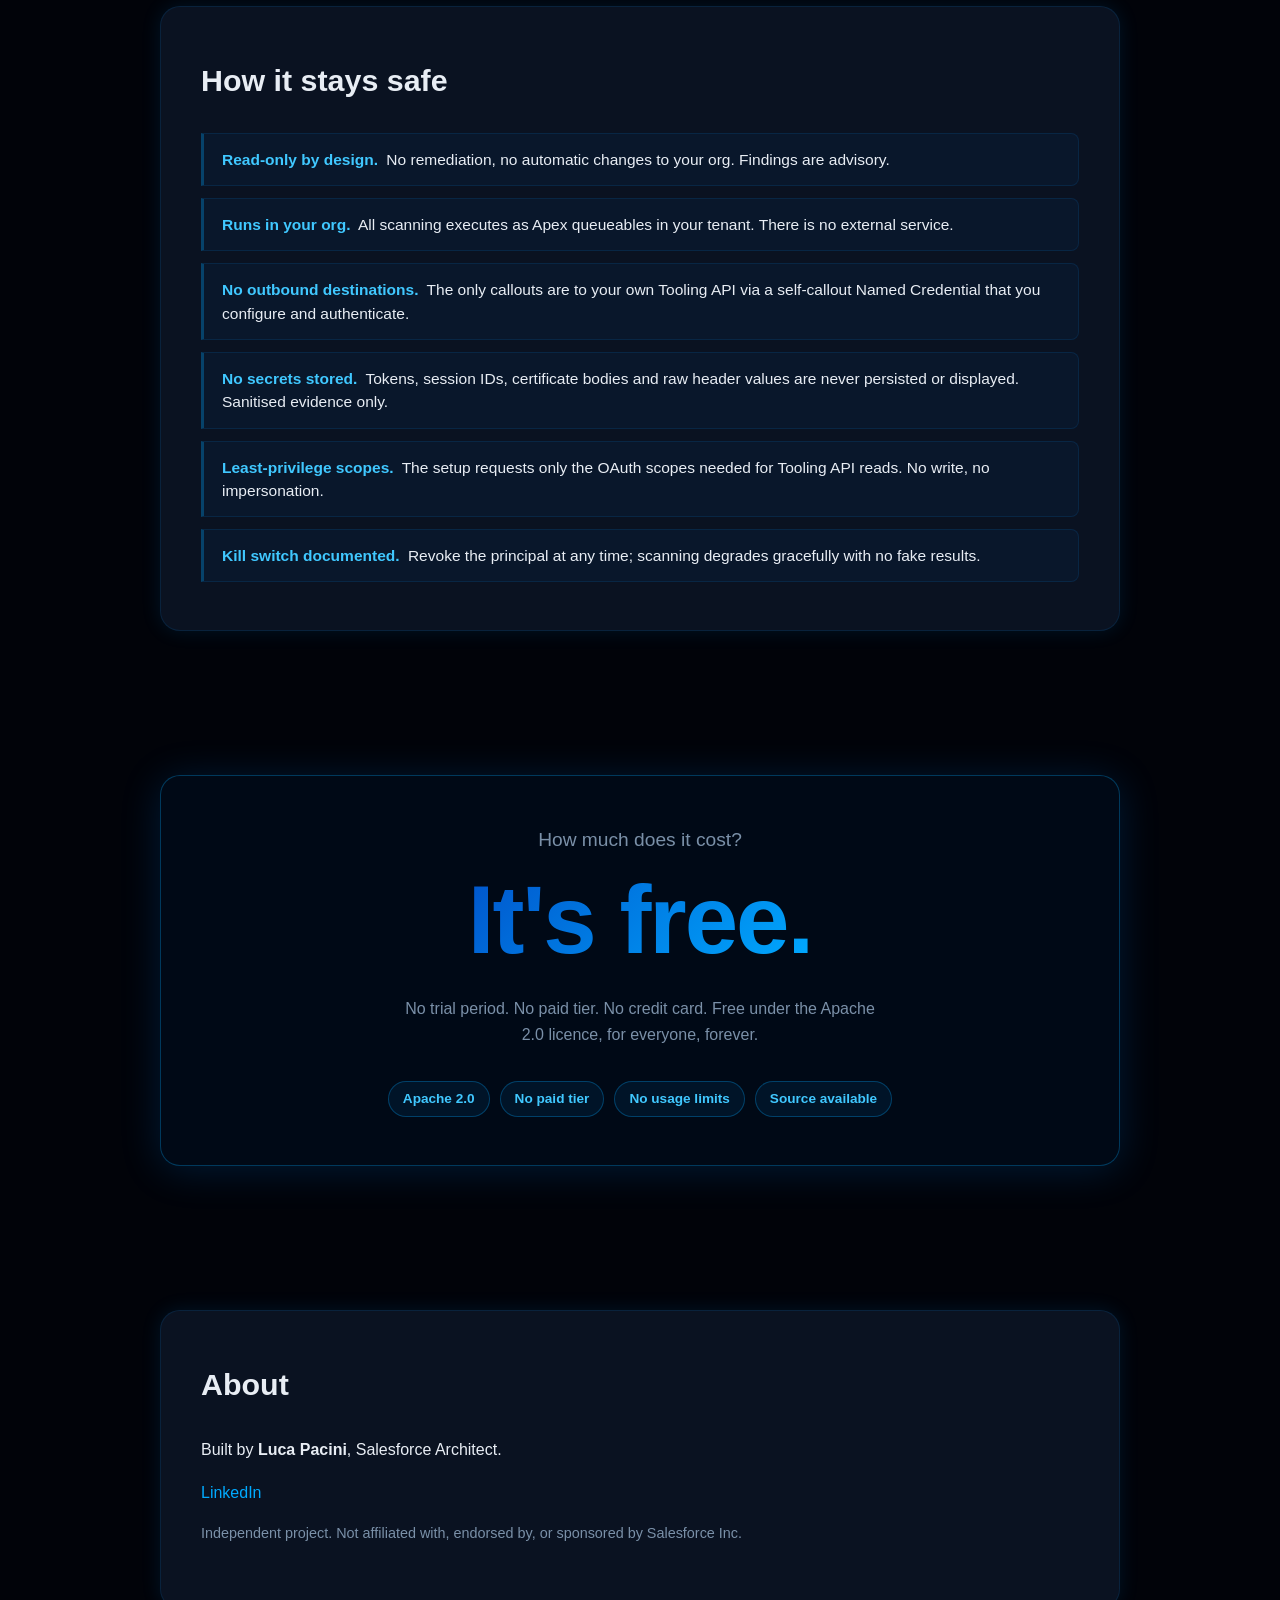
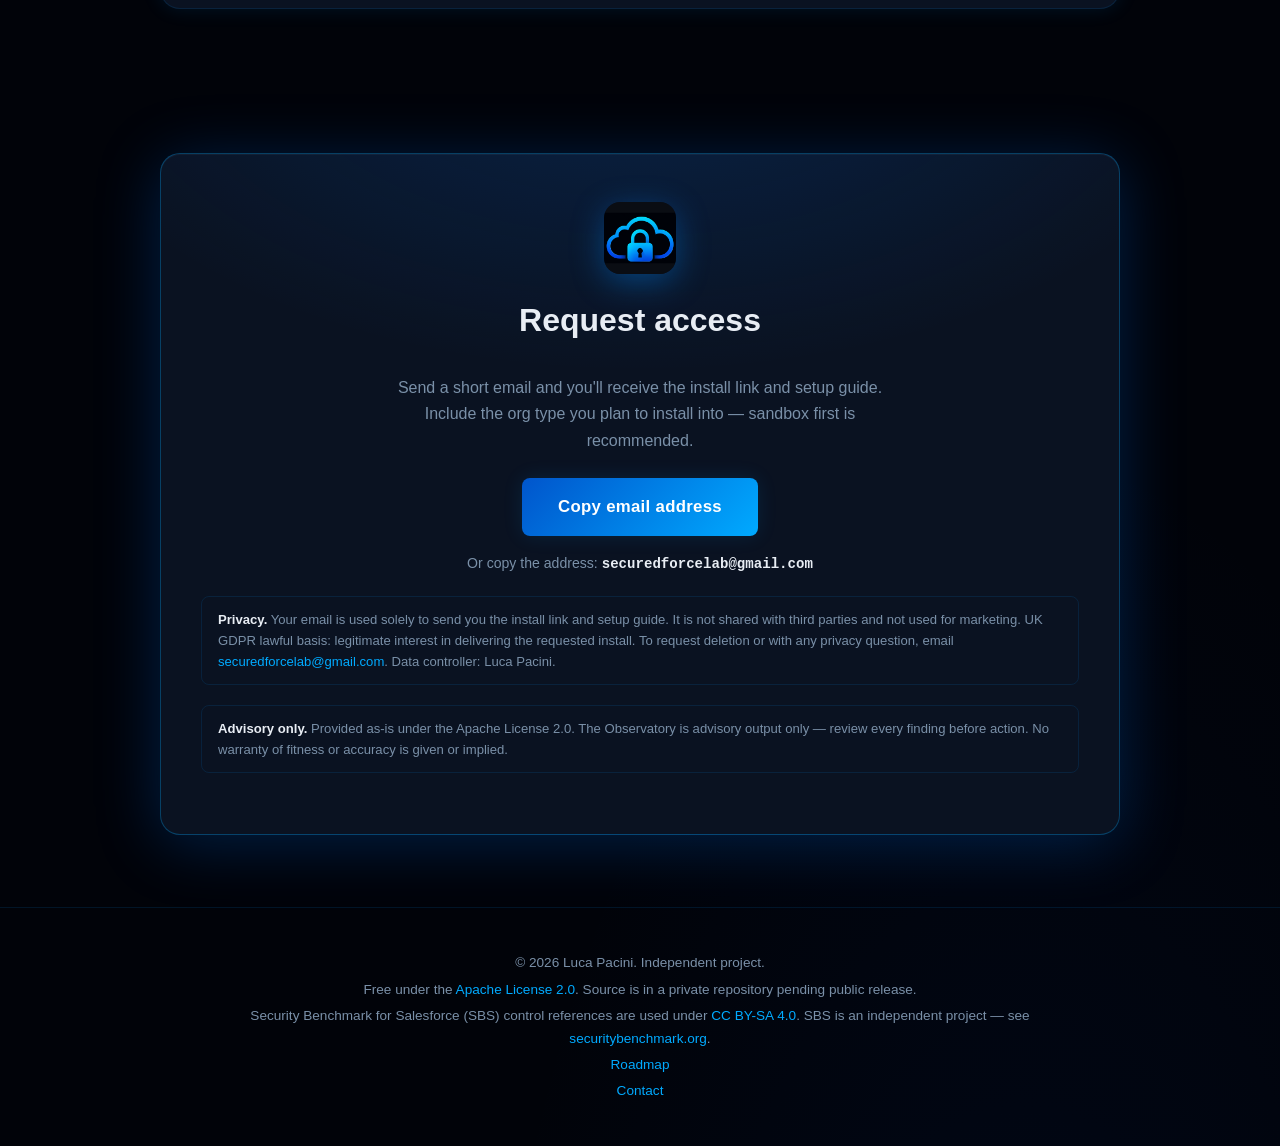
==== commit 0a4d190a: "docs: avoid SBS overclaim on landing page" ====
--- a/index.html
+++ b/index.html
@@ -81,16 +81,15 @@
     <!-- SBS alignment -->
     <section class="section" id="benchmark">
       <div class="container">
-        <h2>Mapped to an independent benchmark</h2>
-        <p>Findings are mapped to the <a class="link" href="https://www.securitybenchmark.org" target="_blank" rel="noopener">Security Benchmark for Salesforce (SBS)</a> — an open, vendor-neutral set of controls for Salesforce security, not a score this project invented.</p>
+        <h2>Benchmark alignment roadmap</h2>
+        <p>Observatory is being aligned to the <a class="link" href="https://www.securitybenchmark.org" target="_blank" rel="noopener">Security Benchmark for Salesforce (SBS)</a> — an open, vendor-neutral set of controls for Salesforce security. v1 focuses on read-only evidence and explainability; local SBS metadata, static mappings and the coverage map are v1.1 roadmap items.</p>
         <ul class="proof-list">
-          <li><strong>Automated.</strong> Observatory checks the control directly, every scan.</li>
-          <li><strong>Partial evidence.</strong> Useful signal exists, but the control can't be fully proven by a read-only scan.</li>
-          <li><strong>Manual required.</strong> Needs governance or process evidence outside Salesforce.</li>
-          <li><strong>Not covered.</strong> A real SBS control with no Observatory check yet — shown honestly, not hidden.</li>
-          <li><strong>Extended check.</strong> A useful security check with no current home in the benchmark.</li>
+          <li><strong>Explainable evidence.</strong> Cards show source, coverage status, posture, verification path, limitation and Observatory value-add where implemented.</li>
+          <li><strong>Planned SBS mapping.</strong> Static scanner-to-SBS mapping comes after the local SBS metadata registry is implemented.</li>
+          <li><strong>Planned coverage map.</strong> Automated, Partial Evidence, Manual Required, Not Covered and Extended Check visibility is v1.1 scope.</li>
+          <li><strong>No compliance claim.</strong> Observatory will not present SBS alignment as certification or formal compliance.</li>
         </ul>
-        <p class="note">SBS-aligned evidence — not a certification or formal compliance claim. See the <a class="link" href="roadmap.html">roadmap</a> for what's automated today versus planned.</p>
+        <p class="note">Evidence-first roadmap — not a certification or formal compliance claim. See the <a class="link" href="roadmap.html">roadmap</a> for what's automated today versus planned.</p>
       </div>
     </section>
 
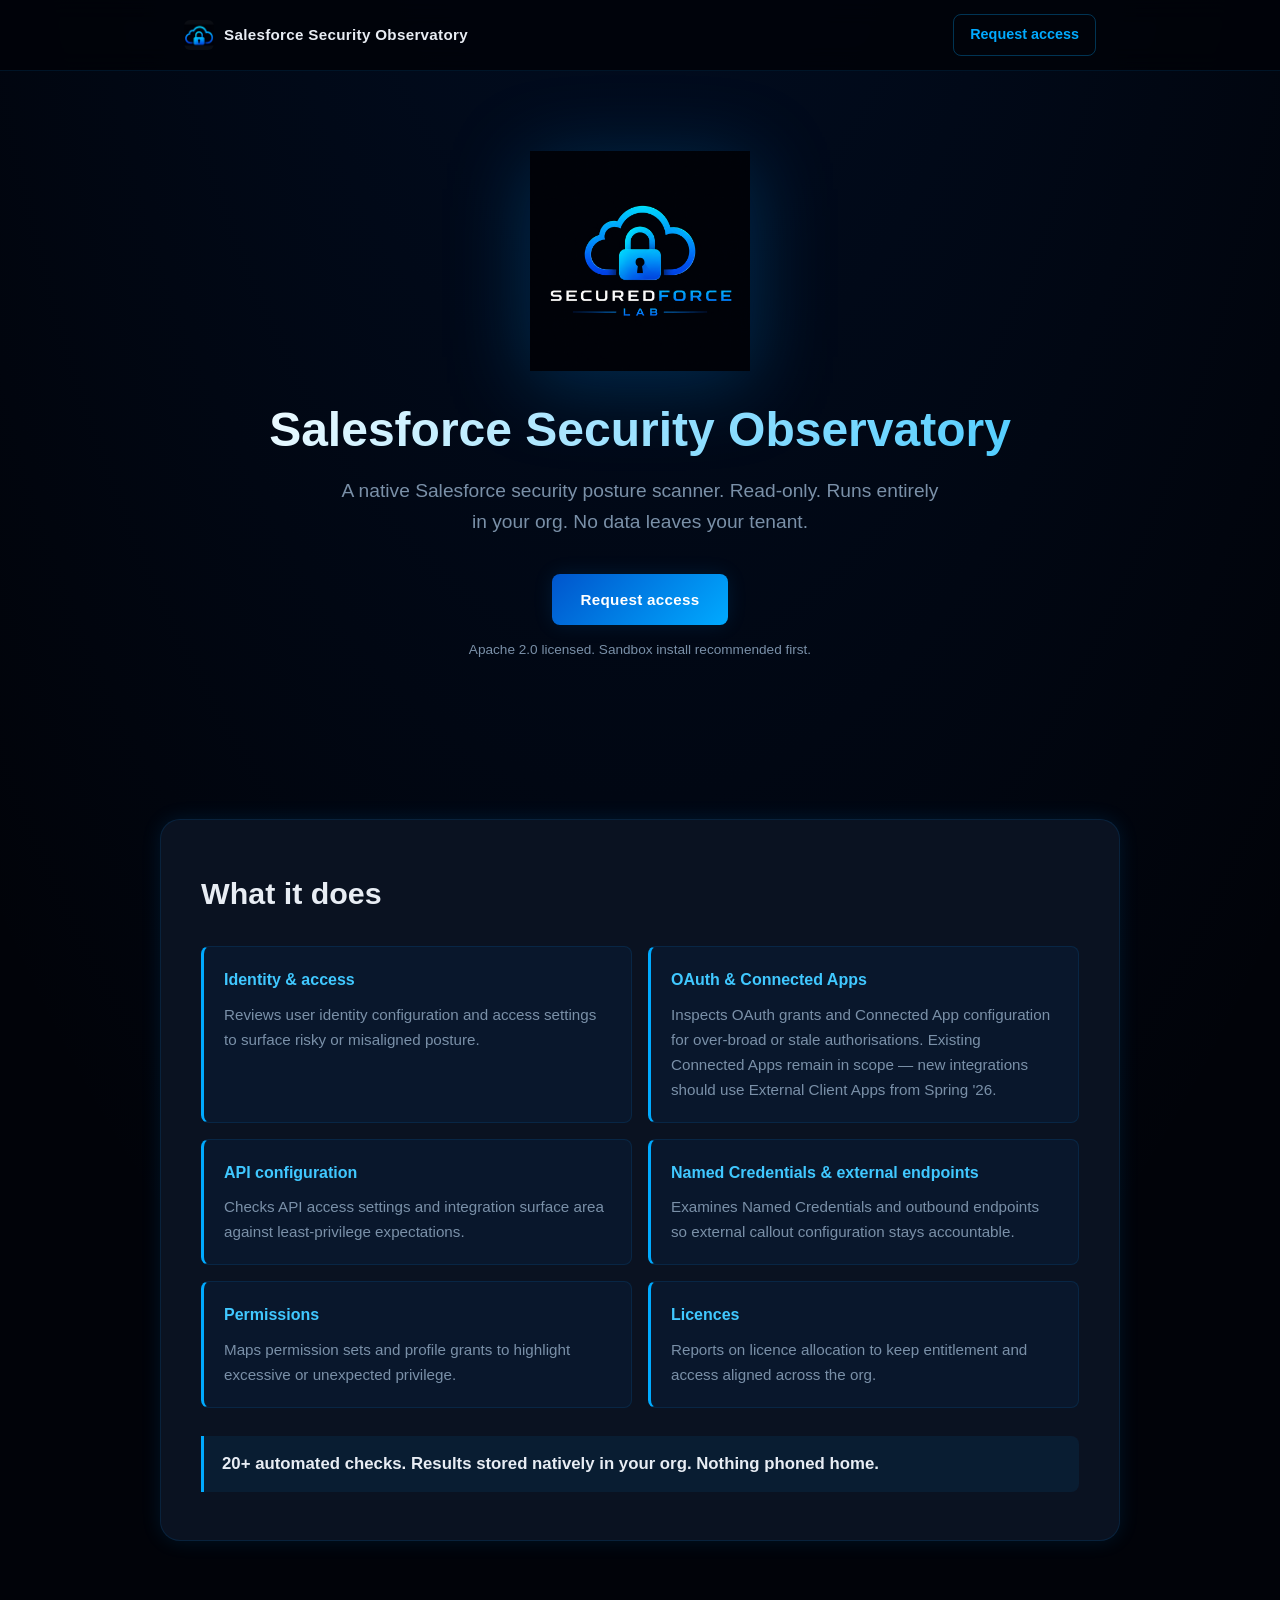
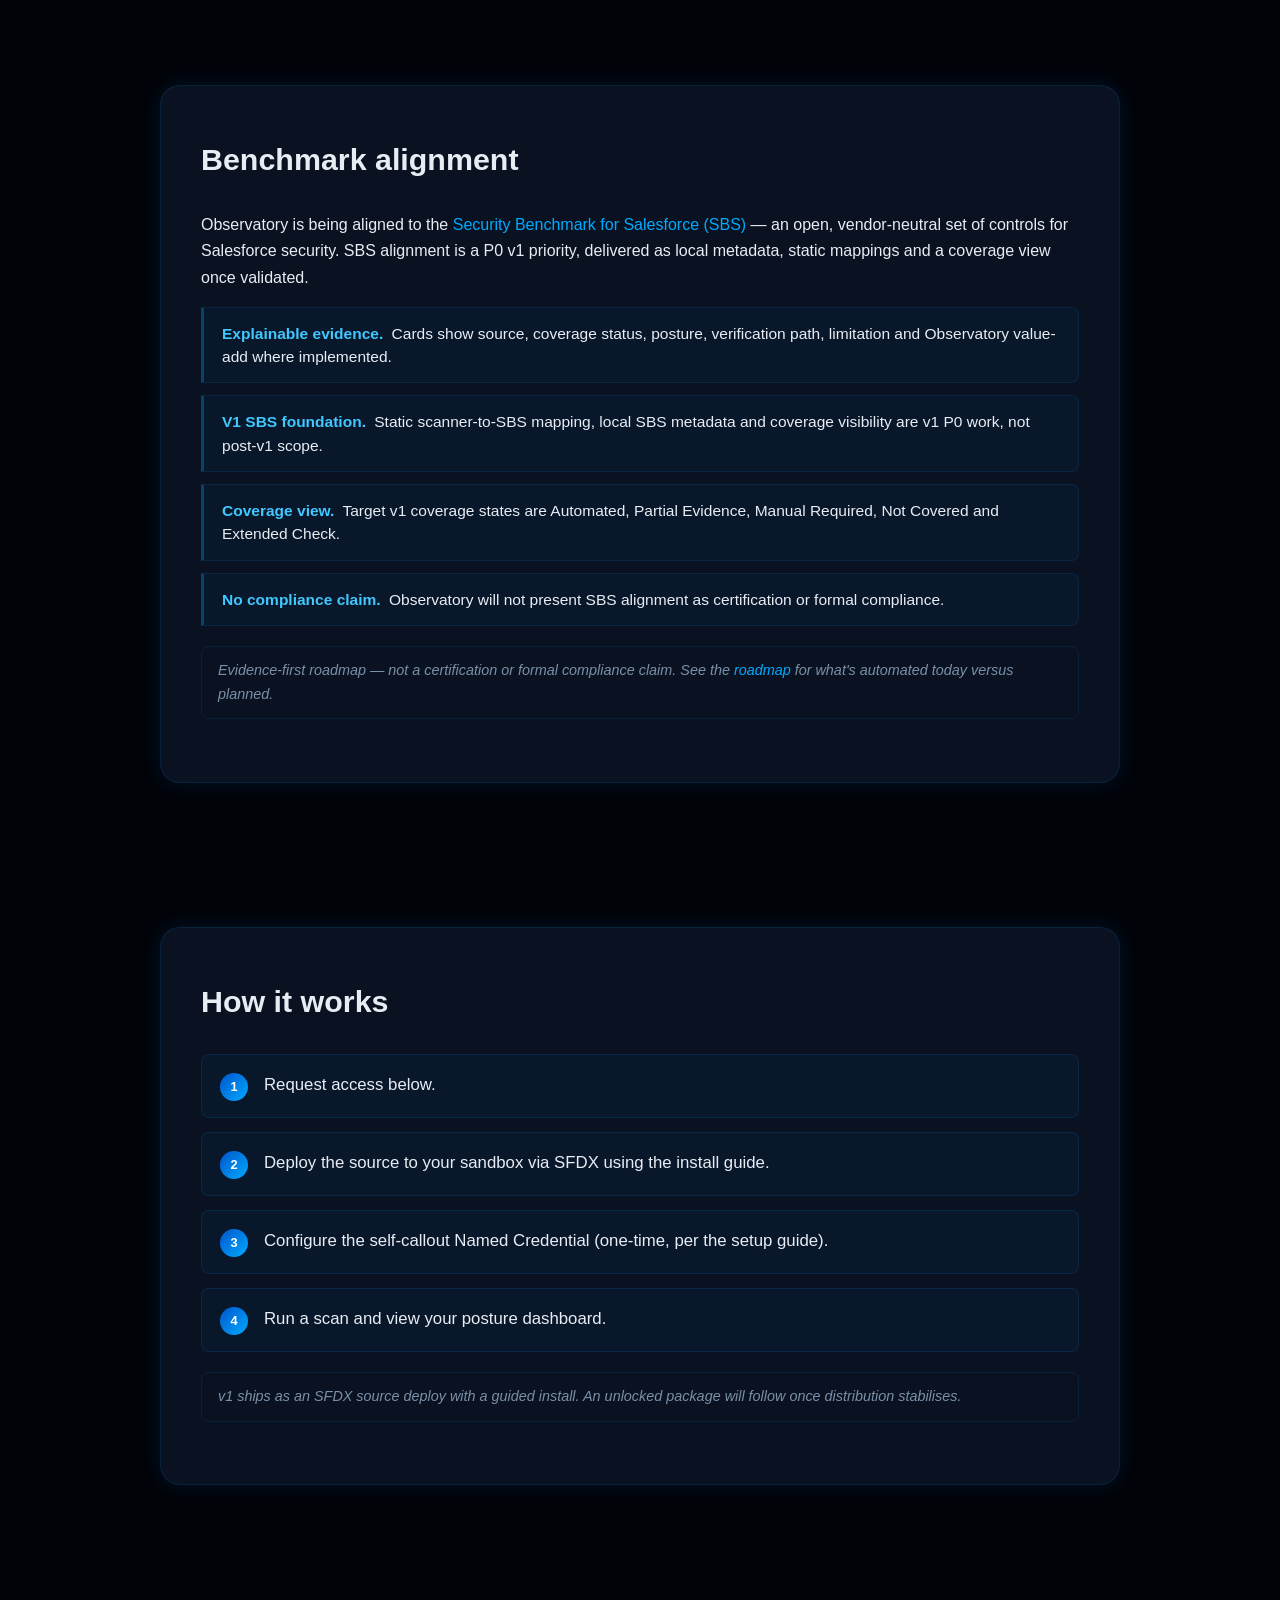
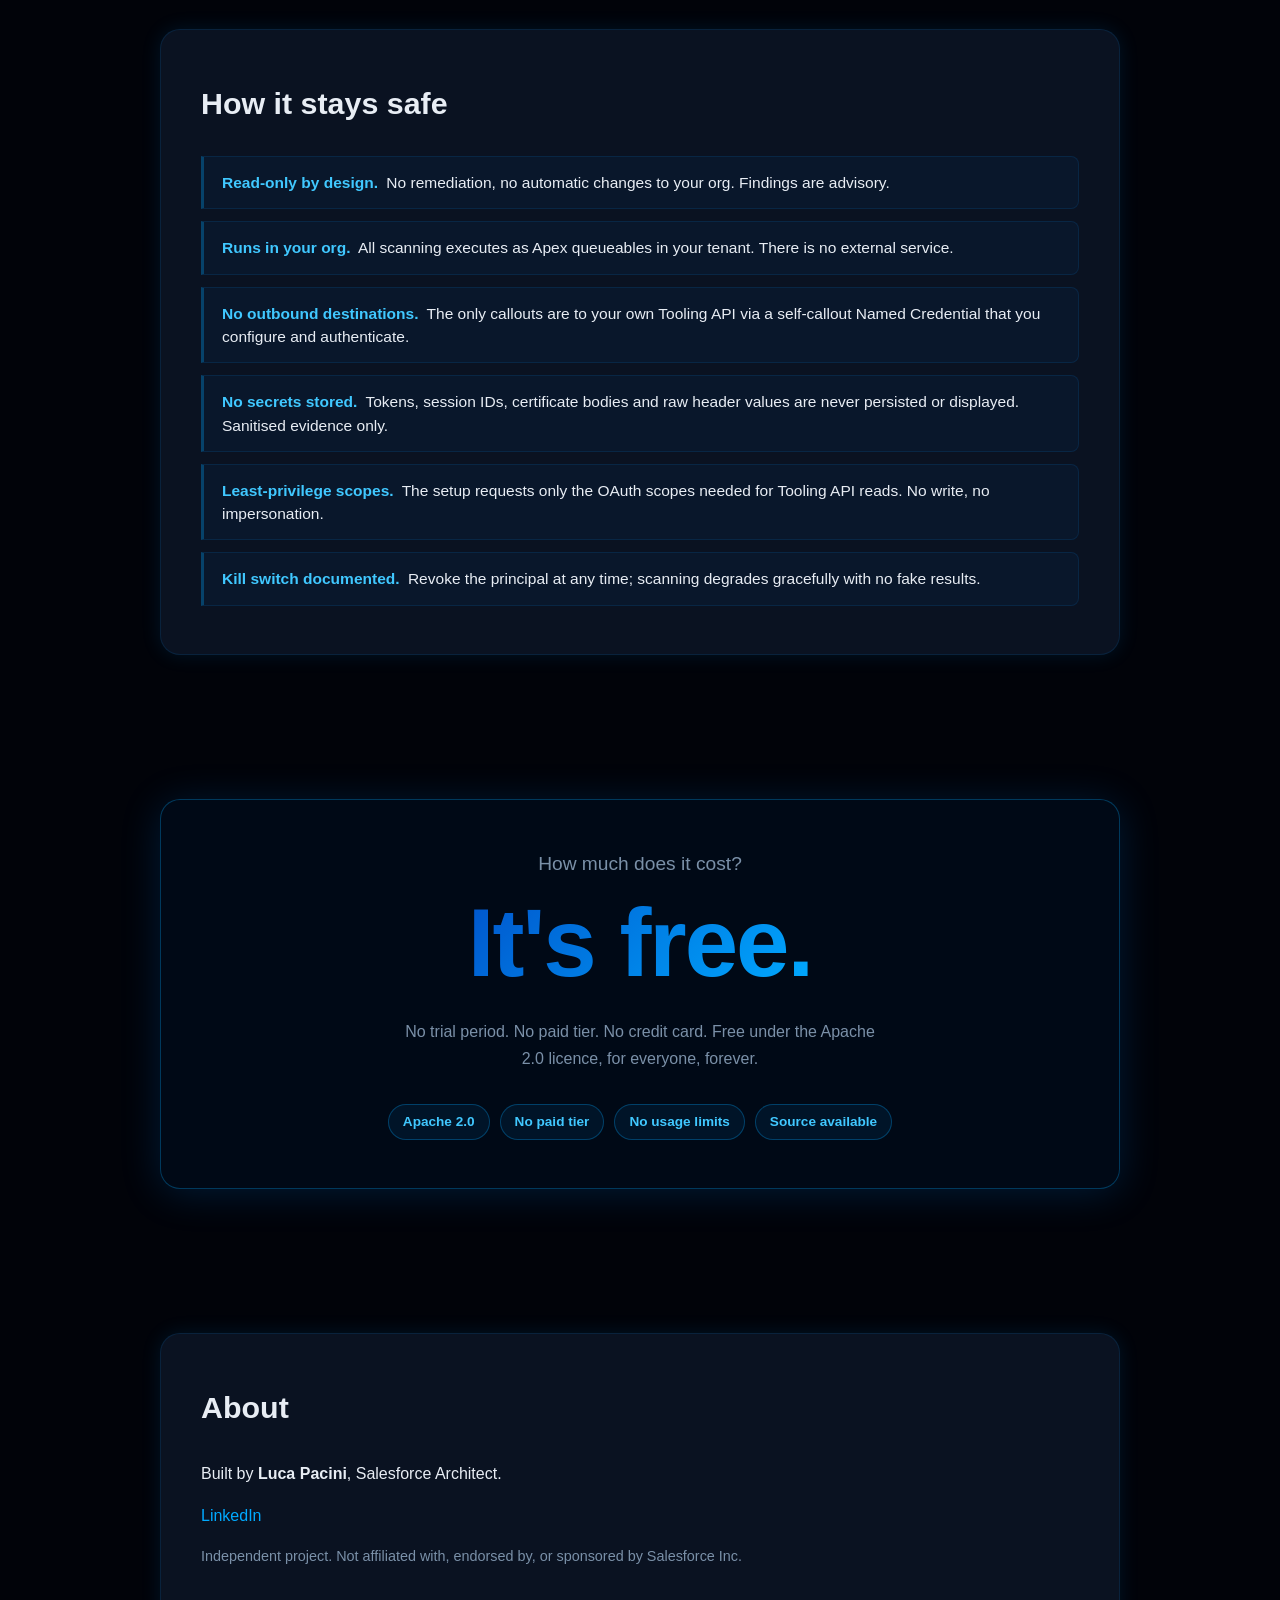
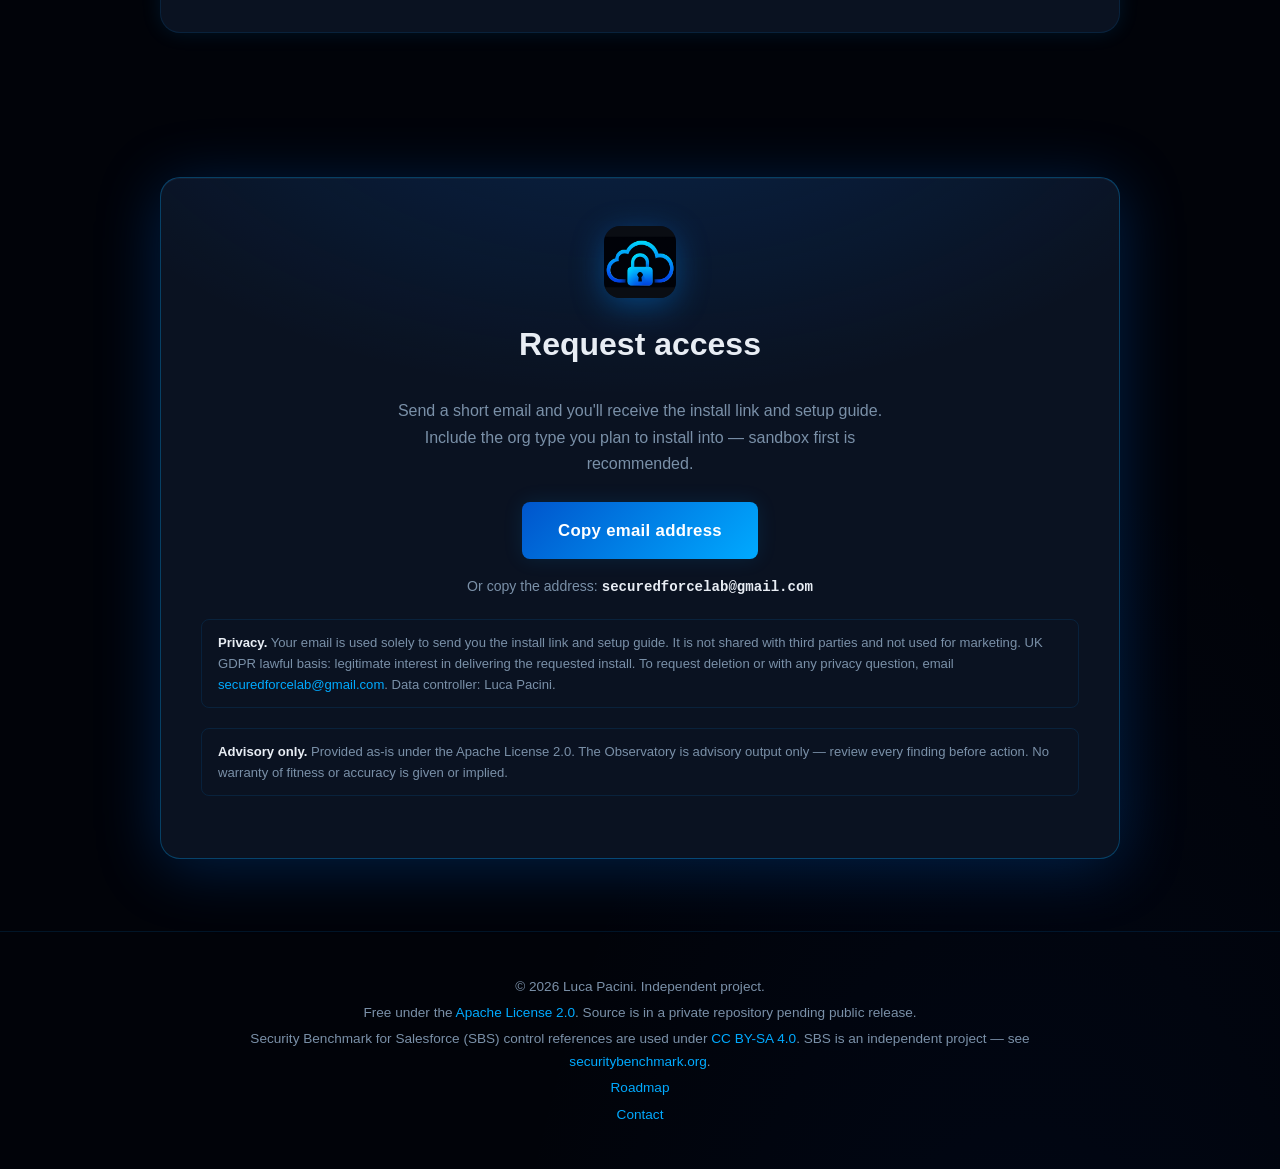
==== commit c7474323: "docs: clarify SBS v1 priority on landing page" ====
--- a/index.html
+++ b/index.html
@@ -81,12 +81,12 @@
     <!-- SBS alignment -->
     <section class="section" id="benchmark">
       <div class="container">
-        <h2>Benchmark alignment roadmap</h2>
-        <p>Observatory is being aligned to the <a class="link" href="https://www.securitybenchmark.org" target="_blank" rel="noopener">Security Benchmark for Salesforce (SBS)</a> — an open, vendor-neutral set of controls for Salesforce security. v1 focuses on read-only evidence and explainability; local SBS metadata, static mappings and the coverage map are v1.1 roadmap items.</p>
+        <h2>Benchmark alignment</h2>
+        <p>Observatory is being aligned to the <a class="link" href="https://www.securitybenchmark.org" target="_blank" rel="noopener">Security Benchmark for Salesforce (SBS)</a> — an open, vendor-neutral set of controls for Salesforce security. SBS alignment is a P0 v1 priority, delivered as local metadata, static mappings and a coverage view once validated.</p>
         <ul class="proof-list">
           <li><strong>Explainable evidence.</strong> Cards show source, coverage status, posture, verification path, limitation and Observatory value-add where implemented.</li>
-          <li><strong>Planned SBS mapping.</strong> Static scanner-to-SBS mapping comes after the local SBS metadata registry is implemented.</li>
-          <li><strong>Planned coverage map.</strong> Automated, Partial Evidence, Manual Required, Not Covered and Extended Check visibility is v1.1 scope.</li>
+          <li><strong>V1 SBS foundation.</strong> Static scanner-to-SBS mapping, local SBS metadata and coverage visibility are v1 P0 work, not post-v1 scope.</li>
+          <li><strong>Coverage view.</strong> Target v1 coverage states are Automated, Partial Evidence, Manual Required, Not Covered and Extended Check.</li>
           <li><strong>No compliance claim.</strong> Observatory will not present SBS alignment as certification or formal compliance.</li>
         </ul>
         <p class="note">Evidence-first roadmap — not a certification or formal compliance claim. See the <a class="link" href="roadmap.html">roadmap</a> for what's automated today versus planned.</p>
